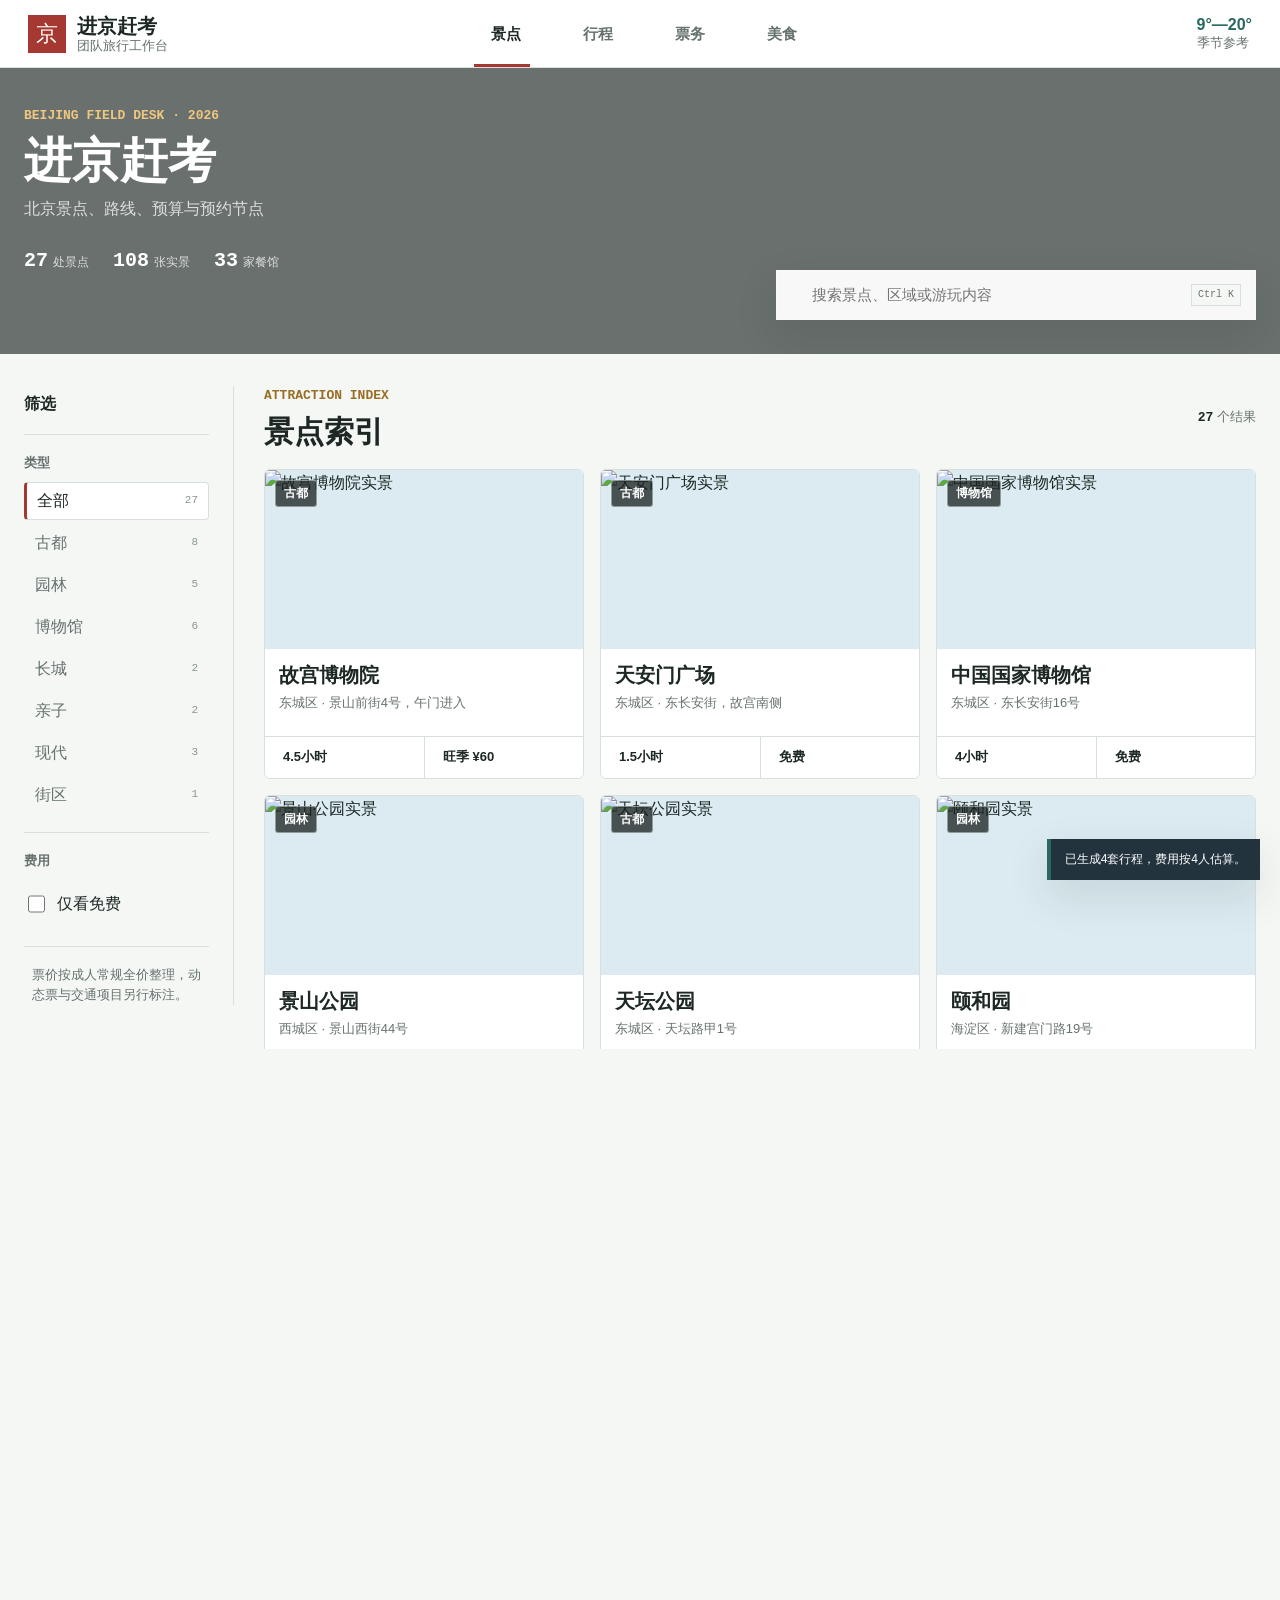
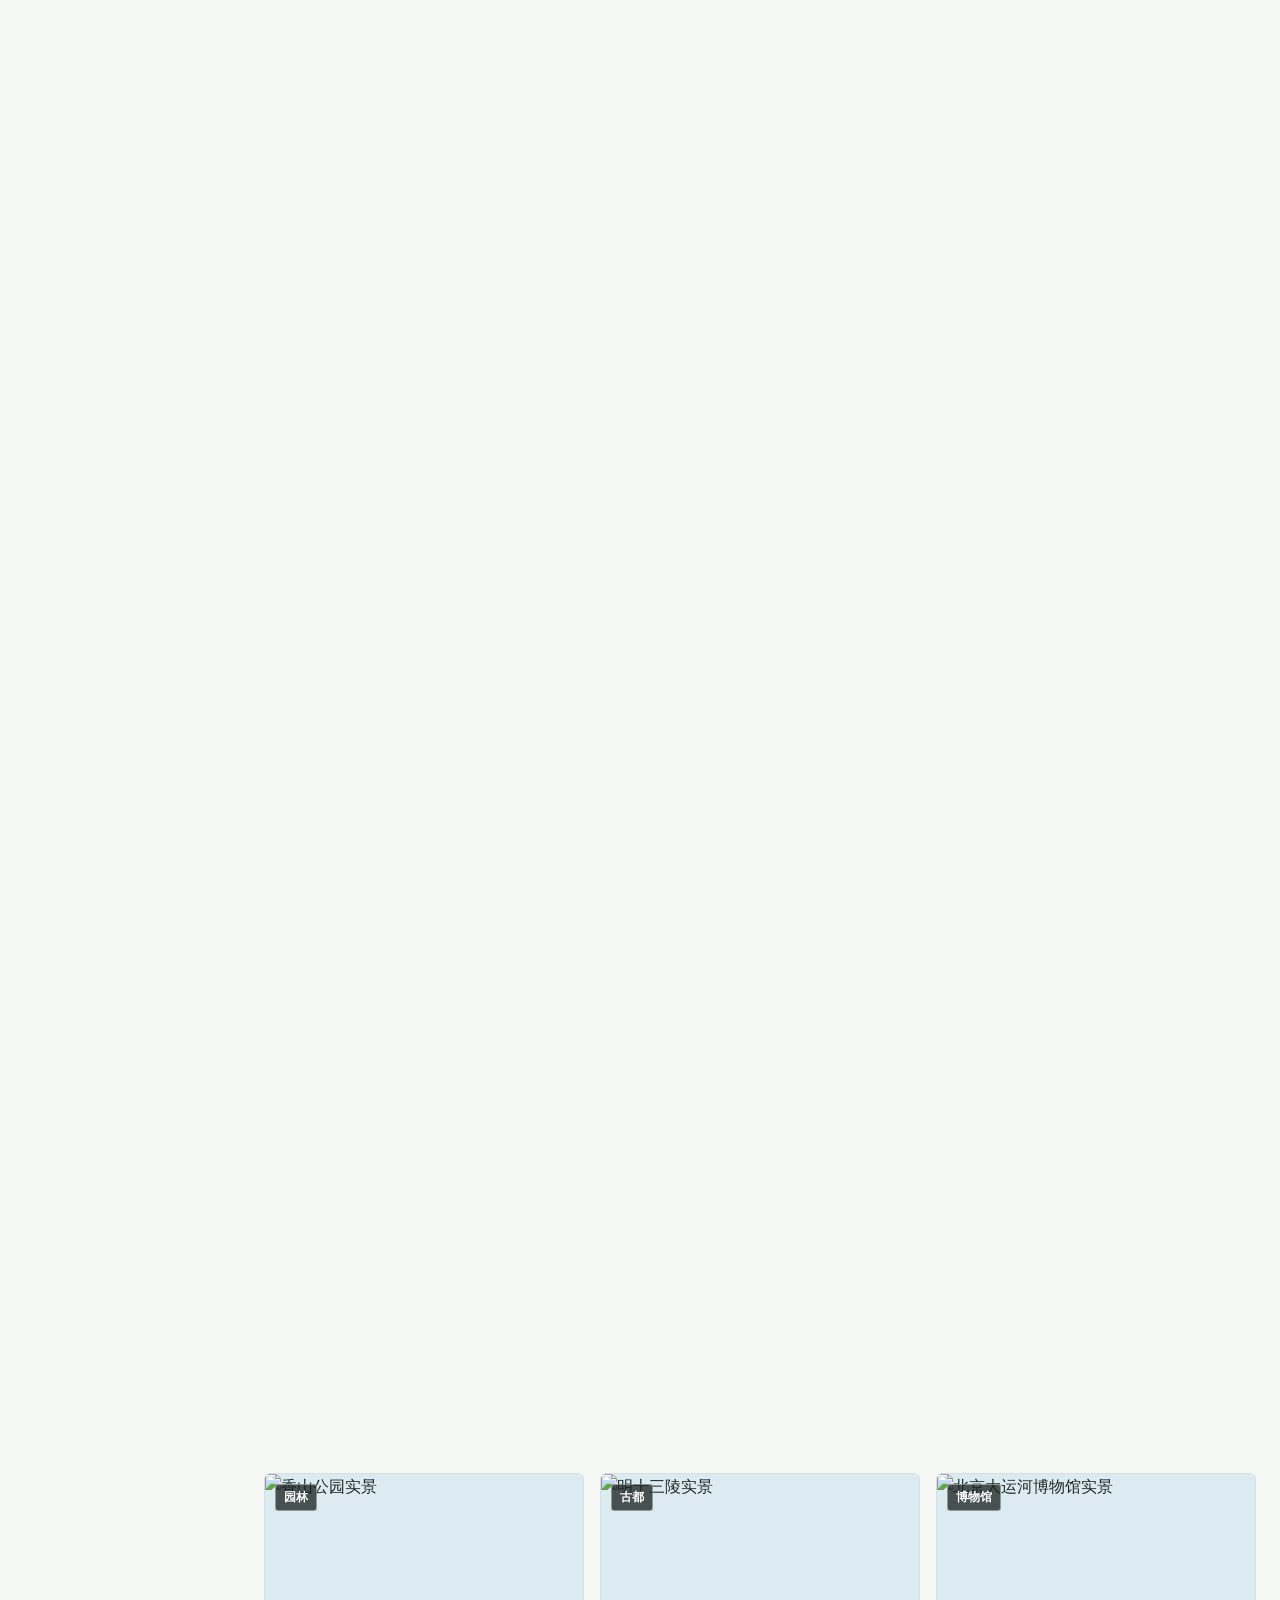
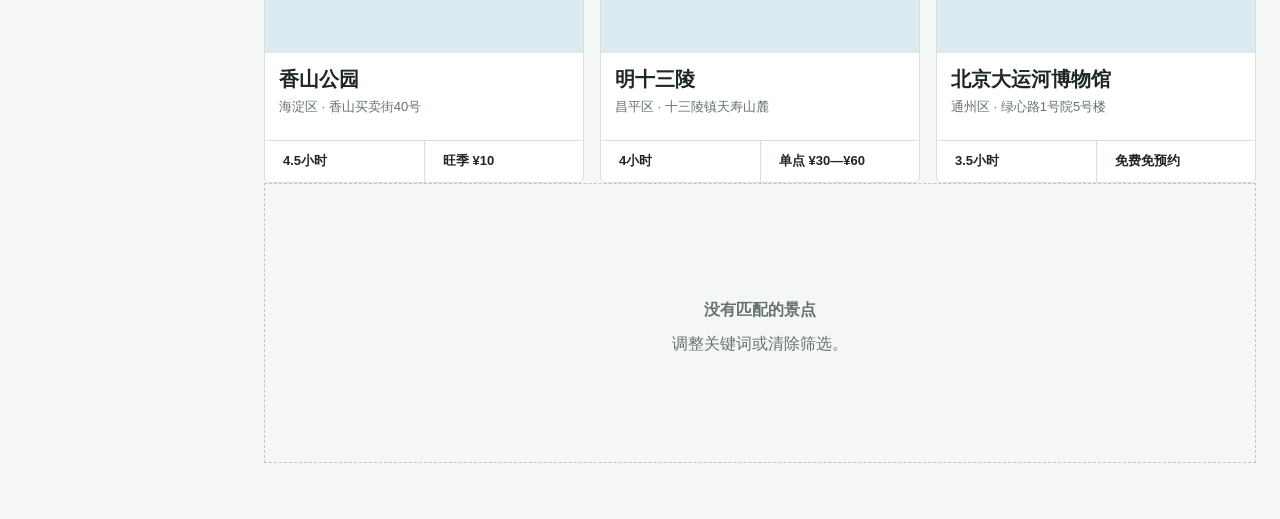
==== jin-jing-gan-kao/index.html @ 75bde541 "feat: scaffold Supabase account system" ====
<!doctype html>
<html lang="zh-CN">
<head>
  <meta charset="UTF-8">
  <meta name="viewport" content="width=device-width, initial-scale=1.0">
  <meta name="description" content="进京赶考：北京团队旅行规划、景点信息与门票预约助手。">
  <title>进京赶考</title>  <link rel="stylesheet" href="styles.css?v=20260904-1">
</head>
<body class="auth-loading">
  <section class="auth-screen" id="auth-screen" aria-labelledby="auth-title">
    <div class="auth-visual">
      <a class="auth-brand" href="#" aria-label="进京赶考">
        <span class="brand-mark" aria-hidden="true">京</span>
        <span><strong>进京赶考</strong><small>团队旅行工作台</small></span>
      </a>
      <div class="auth-visual-copy">
        <p class="eyebrow">BEIJING TRAVEL DESK</p>
        <h1>进京赶考</h1>
        <p>把团队成员、每日行程与预约节点放在同一个账号里。</p>
      </div>
      <p class="auth-image-credit">北京中轴线 · 故宫全景</p>
    </div>

    <div class="auth-panel">
      <div class="auth-panel-inner">
        <p class="section-kicker">MEMBER ENTRY</p>
        <h2 id="auth-title">登录账号</h2>
        <p class="auth-subtitle" id="auth-subtitle">登录后继续规划北京行程。</p>

        <div class="auth-tabs" id="auth-tabs" role="tablist" aria-label="登录或注册">
          <button class="is-selected" type="button" role="tab" aria-selected="true" data-auth-mode="login">登录</button>
          <button type="button" role="tab" aria-selected="false" data-auth-mode="register">注册账号</button>
        </div>

        <form class="auth-form" id="auth-form" novalidate>
          <label class="auth-field" id="auth-name-field" hidden>
            <span>昵称</span>
            <input id="auth-name" name="displayName" type="text" maxlength="30" autocomplete="name" placeholder="用于站内显示">
          </label>
          <label class="auth-field" id="auth-email-field">
            <span>邮箱</span>
            <input id="auth-email" name="email" type="email" autocomplete="email" placeholder="name@example.com" required>
          </label>
          <label class="auth-field" id="auth-password-field">
            <span id="auth-password-label">密码</span>
            <span class="password-control">
              <input id="auth-password" name="password" type="password" minlength="8" autocomplete="current-password" placeholder="至少8位" required>
              <button class="icon-button auth-password-toggle" type="button" data-password-target="auth-password" aria-label="显示密码" title="显示密码"><i data-lucide="eye"></i></button>
            </span>
          </label>
          <label class="auth-field" id="auth-confirm-field" hidden>
            <span>确认密码</span>
            <span class="password-control">
              <input id="auth-confirm" name="confirmPassword" type="password" minlength="8" autocomplete="new-password" placeholder="再次输入密码">
              <button class="icon-button auth-password-toggle" type="button" data-password-target="auth-confirm" aria-label="显示确认密码" title="显示确认密码"><i data-lucide="eye"></i></button>
            </span>
          </label>
          <button class="auth-submit" id="auth-submit" type="submit"><i data-lucide="log-in"></i><span>登录</span></button>
        </form>

        <button class="auth-link-button" id="auth-forgot" type="button">忘记密码</button>
        <button class="auth-link-button" id="auth-back" type="button" hidden>返回登录</button>
        <p class="auth-status" id="auth-status" role="status" aria-live="polite"></p>
        <p class="auth-config-note" id="auth-config-note" hidden>Supabase 项目尚未连接，当前仅用于界面预览。</p>
      </div>
    </div>
  </section>

  <div class="site-shell" id="site-shell" aria-hidden="true">
  <header class="topbar">
    <a class="brand" href="#attractions" aria-label="进京赶考首页">
      <span class="brand-mark" aria-hidden="true">京</span>
      <span><strong>进京赶考</strong><small>团队旅行工作台</small></span>
    </a>

    <nav class="primary-nav" aria-label="主要导航">
      <button class="nav-item is-active" type="button" data-view="attractions">
        <i data-lucide="landmark" aria-hidden="true"></i><span>景点</span>
      </button>
      <button class="nav-item" type="button" data-view="planner">
        <i data-lucide="route" aria-hidden="true"></i><span>行程</span>
      </button>
      <button class="nav-item" type="button" data-view="tickets">
        <i data-lucide="ticket-check" aria-hidden="true"></i><span>票务</span>
      </button>
      <button class="nav-item" type="button" data-view="food">
        <i data-lucide="utensils" aria-hidden="true"></i><span>美食</span>
      </button>
    </nav>

    <div class="topbar-actions">
      <div class="weather-brief" id="weather-brief" aria-live="polite">
        <i data-lucide="cloud-sun" aria-hidden="true"></i>
        <span><strong>北京</strong><small>等待行程日期</small></span>
      </div>
      <div class="account-shell">
        <button class="account-trigger" id="account-trigger" type="button" aria-expanded="false" aria-controls="account-menu">
          <span class="account-avatar" id="account-avatar" aria-hidden="true">京</span>
          <span class="account-label"><strong id="account-name">旅行成员</strong><small id="account-email"></small></span>
          <i data-lucide="chevron-down" aria-hidden="true"></i>
        </button>
        <div class="account-menu" id="account-menu" hidden>
          <div><strong id="account-menu-name">旅行成员</strong><small id="account-menu-email"></small></div>
          <button id="auth-signout" type="button"><i data-lucide="log-out"></i>退出登录</button>
        </div>
      </div>
    </div>
  </header>

  <main>
    <section class="view is-active" id="view-attractions" aria-labelledby="attractions-title">
      <div class="hero-band">
        <div class="hero-scrim"></div>
        <div class="hero-content">
          <p class="eyebrow">BEIJING FIELD DESK · 2026</p>
          <h1 id="attractions-title">进京赶考</h1>
          <p>北京景点、路线、预算与预约节点</p>
          <div class="hero-metrics" aria-label="景点库摘要">
            <span><strong>27</strong>处景点</span>
            <span><strong>108</strong>张实景</span>
            <span><strong>33</strong>家餐馆</span>
          </div>
        </div>
        <label class="hero-search" for="attraction-search">
          <i data-lucide="search" aria-hidden="true"></i>
          <input id="attraction-search" type="search" placeholder="搜索景点、区域或游玩内容" autocomplete="off">
          <kbd>Ctrl K</kbd>
        </label>
      </div>

      <div class="workspace attraction-workspace">
        <aside class="filter-rail" aria-label="景点筛选">
          <div class="rail-heading">
            <span>筛选</span>
            <button class="icon-button" id="clear-filters" type="button" title="清除筛选" aria-label="清除筛选">
              <i data-lucide="rotate-ccw" aria-hidden="true"></i>
            </button>
          </div>
          <div class="filter-group">
            <span class="filter-label">类型</span>
            <div class="filter-stack" id="category-filters"></div>
          </div>
          <div class="filter-group">
            <span class="filter-label">费用</span>
            <label class="check-row"><input type="checkbox" id="free-only"><span>仅看免费</span></label>
          </div>
          <div class="filter-note">
            <i data-lucide="badge-info" aria-hidden="true"></i>
            <span>票价按成人常规全价整理，动态票与交通项目另行标注。</span>
          </div>
        </aside>

        <div class="attraction-catalog">
          <div class="section-toolbar">
            <div>
              <p class="section-kicker">ATTRACTION INDEX</p>
              <h2>景点索引</h2>
            </div>
            <div class="catalog-status"><span id="attraction-count">27</span> 个结果</div>
          </div>
          <div class="attraction-grid" id="attraction-grid"></div>
          <div class="empty-state" id="attraction-empty" hidden>
            <i data-lucide="map-pin-off" aria-hidden="true"></i>
            <strong>没有匹配的景点</strong>
            <span>调整关键词或清除筛选。</span>
          </div>
        </div>
      </div>
    </section>

    <section class="view" id="view-planner" aria-labelledby="planner-title" hidden>
      <div class="view-heading workspace">
        <div>
          <p class="section-kicker">TRIP WORKBENCH</p>
          <h1 id="planner-title">旅游计划</h1>
        </div>
        <p id="planner-heading-note">添加团队成员并设置到离京时间，生成可比较的北京行程。</p>
      </div>

      <div class="planner-layout workspace">
        <form class="planner-form" id="planner-form">
          <div class="form-section team-section">
            <div class="form-section-title"><span>团队成员</span><output id="team-count">4人</output></div>
            <div class="team-members" id="team-members"></div>
            <button class="secondary-button team-add-button" id="add-team-member" type="button">
              <i data-lucide="user-plus" aria-hidden="true"></i>添加团队成员
            </button>
            <p class="field-message" id="team-message">姓名用于名单核对，年龄用于票价与强度判断。</p>
          </div>

          <div class="form-section trip-time-fields">
            <div class="form-section-title"><span>行程时间</span><output id="time-binding-status">自动计算</output></div>
            <label>
              <span class="field-label">到京时间</span>
              <input id="arrival-datetime" type="datetime-local" value="2026-10-01T09:30" step="60" required>
            </label>
            <label>
              <span class="field-label">离京时间</span>
              <input id="departure-datetime" type="datetime-local" value="2026-10-05T18:00" step="60" required>
            </label>
            <output class="trip-duration" id="trip-duration" for="arrival-datetime departure-datetime" aria-live="polite">5天4晚</output>
            <p class="field-message" id="trip-time-message">到京时间视为可开始市内行程的时间；离京时间视为当天活动截止时间。</p>
          </div>

          <div class="form-section">
            <span class="field-label">游玩节奏</span>
            <div class="segmented text-only" id="pace-mode" role="group" aria-label="游玩节奏">
              <button type="button" data-value="early">特种兵</button>
              <button class="is-selected" type="button" data-value="balanced">高效赶考</button>
              <button type="button" data-value="relaxed">松弛漫游</button>
            </div>
          </div>

          <div class="form-section travel-style-section">
            <span class="field-label">游玩方式</span>
            <div class="segmented travel-style-segmented" id="travel-style-mode" role="group" aria-label="游玩方式">
              <button type="button" data-value="saver"><i data-lucide="piggy-bank"></i><span>省钱侦察兵</span></button>
              <button class="is-selected" type="button" data-value="value"><i data-lucide="badge-dollar-sign"></i><span>精算课代表</span></button>
              <button type="button" data-value="premium"><i data-lucide="gem"></i><span>钞能力玩家</span></button>
            </div>
            <output class="travel-style-note" id="travel-style-note">住宿、餐饮与市内交通保持性价比均衡。</output>
          </div>

          <button class="primary-button" type="submit">
            <i data-lucide="sparkles" aria-hidden="true"></i>生成旅游计划
          </button>
          <p class="form-footnote">费用按酒店、景点、餐饮与市内交通估算，不含进出北京的大交通。</p>
        </form>

        <div class="planner-results">
          <div class="weather-strip" id="weather-strip" aria-live="polite"></div>
          <div class="plan-switcher" id="plan-switcher" role="tablist" aria-label="计划选择"></div>
          <section class="plan-editor" id="plan-editor" aria-labelledby="plan-editor-title">
            <header class="plan-editor-head">
              <div>
                <span>MANUAL SCHEDULE</span>
                <h2 id="plan-editor-title">自行编排行程</h2>
              </div>
              <button class="secondary-button compact" id="toggle-plan-editor" type="button" aria-expanded="false">
                <i data-lucide="pencil-line"></i><span>开始编排</span>
              </button>
            </header>
            <div class="plan-editor-body" id="plan-editor-body" hidden>
              <div class="plan-editor-request">
                <label for="adjustment-request">调整要求</label>
                <textarea id="adjustment-request" rows="2" placeholder="例如：D2加入颐和园，D3晚饭想吃烤鸭"></textarea>
                <div class="plan-editor-actions">
                  <button class="text-button" id="load-current-plan" type="button"><i data-lucide="import"></i>载入当前方案</button>
                  <button class="text-button" id="analyze-adjustment" type="button"><i data-lucide="scan-search"></i>分析调整要求</button>
                  <button class="primary-button inline" id="save-custom-plan" type="button"><i data-lucide="save"></i>保存自编方案</button>
                </div>
              </div>
              <div class="plan-editor-grid">
                <div class="custom-days" id="custom-days"></div>
                <aside class="custom-advice" aria-live="polite">
                  <div class="custom-advice-head"><span>计划校核</span><strong id="custom-advice-count">等待编排</strong></div>
                  <div id="custom-advice-list"></div>
                </aside>
              </div>
            </div>
          </section>
          <article class="plan-sheet" id="plan-sheet" aria-live="polite"></article>
        </div>
      </div>
    </section>

    <section class="view" id="view-tickets" aria-labelledby="tickets-title" hidden>
      <div class="view-heading workspace ticket-heading">
        <div>
          <p class="section-kicker">BOOKING DESK</p>
          <h1 id="tickets-title">门票预订</h1>
        </div>
        <label class="plan-select-label" for="ticket-plan-select">
          <span>当前计划</span>
          <select id="ticket-plan-select"></select>
        </label>
      </div>

      <div class="ticket-layout workspace">
        <aside class="booking-summary">
          <div class="booking-date">
            <span>下一预约节点</span>
            <strong id="next-booking-date">等待计划</strong>
            <small id="next-booking-name">生成行程后显示</small>
          </div>
          <div class="summary-actions">
            <button class="secondary-button" id="download-reminders" type="button">
              <i data-lucide="calendar-plus"></i>下载预约日历
            </button>
            <button class="secondary-button" id="print-plan" type="button">
              <i data-lucide="printer"></i>打印计划
            </button>
          </div>
          <div class="booking-legend">
            <span><i class="status-dot urgent"></i>需卡点预约</span>
            <span><i class="status-dot advance"></i>建议提前购买</span>
            <span><i class="status-dot open"></i>现场或免费</span>
          </div>
        </aside>
        <div class="ticket-list" id="ticket-list"></div>
      </div>
    </section>

    <section class="view" id="view-food" aria-labelledby="food-title" hidden>
      <div class="view-heading workspace food-heading">
        <div>
          <p class="section-kicker">FOOD FIELD NOTES</p>
          <h1 id="food-title">北京美食</h1>
        </div>
        <label class="food-search" for="food-search">
          <i data-lucide="search"></i>
          <input id="food-search" type="search" placeholder="搜索餐馆、风格或推荐菜" autocomplete="off">
        </label>
      </div>

      <div class="food-workspace workspace">
        <div class="food-filter-groups">
          <div class="food-filter-bar" id="food-price-filters" role="group" aria-label="美食价位筛选"></div>
          <div class="food-filter-bar" id="food-author-filters" role="group" aria-label="视频作者筛选"></div>
        </div>
        <div class="section-toolbar food-toolbar">
          <div>
            <p class="section-kicker">RESTAURANT INDEX</p>
            <h2>餐馆与小吃</h2>
          </div>
          <div class="catalog-status"><span id="food-count">0</span> 个结果</div>
        </div>
        <div class="food-grid" id="food-grid"></div>
        <p class="food-source-note"><i data-lucide="badge-info"></i>餐馆视频参考仅采用大祥哥来了、大霸子来了、特厨隋卞；参考人均、营业状态与视频观点均可能变化，临行须在餐厅或平台页面复核。</p>
      </div>
    </section>
  </main>

  <dialog class="attraction-dialog" id="attraction-dialog">
    <button class="dialog-close icon-button" type="button" id="dialog-close" aria-label="关闭景点详情" title="关闭">
      <i data-lucide="x"></i>
    </button>
    <div id="dialog-content"></div>
  </dialog>

  <dialog class="restaurant-dialog" id="restaurant-dialog">
    <button class="dialog-close icon-button" type="button" id="restaurant-dialog-close" aria-label="关闭餐馆详情" title="关闭">
      <i data-lucide="x"></i>
    </button>
    <div id="restaurant-dialog-content"></div>
  </dialog>

  <div class="toast" id="toast" role="status" aria-live="polite"></div>
  </div>

  <script src="https://unpkg.com/lucide@0.468.0/dist/umd/lucide.min.js"></script>
  <script src="auth-config.js?v=20260904-1"></script>
  <script src="vendor/suncalc.js?v=20260903-2"></script>
  <script src="data.js?v=20260903-9"></script>
  <script src="deploy-images.js?v=20260903-9"></script>
  <script src="food-data.js?v=20260903-5"></script>
  <script src="food-data-daxiang.js?v=20260903-5"></script>
  <script src="food-data-daba.js?v=20260903-5"></script>
  <script src="app.js?v=20260903-11"></script>
  <script src="auth.js?v=20260904-1"></script>
</body>
</html>
---- jin-jing-gan-kao/styles.css ----
:root {
  --paper: #f5f7f5;
  --surface: #ffffff;
  --ink: #1d2825;
  --muted: #66726e;
  --line: #d9dfdc;
  --line-strong: #bcc7c2;
  --vermilion: #a53830;
  --vermilion-dark: #7d2924;
  --jade: #28685f;
  --jade-soft: #e2efeb;
  --brass: #9a6d25;
  --sky: #dcebf1;
  --night: #23333e;
  --warning: #a15c21;
  --danger-soft: #f7e5e2;
  --shadow: 0 16px 44px rgba(27, 40, 36, 0.12);
  --display: "FZKai-Z03", "STKaiti", "KaiTi", serif;
  --body: "Microsoft YaHei", "Noto Sans CJK SC", "PingFang SC", sans-serif;
  --utility: "Cascadia Mono", "SFMono-Regular", Consolas, monospace;
}

* {
  box-sizing: border-box;
  letter-spacing: 0;
}

html {
  scroll-behavior: smooth;
}

body {
  margin: 0;
  min-width: 320px;
  color: var(--ink);
  background: var(--paper);
  font-family: var(--body);
  font-size: 15px;
  line-height: 1.6;
}

button,
input,
textarea,
select {
  color: inherit;
  font: inherit;
}

button,
a,
input,
textarea,
select {
  -webkit-tap-highlight-color: transparent;
}

button {
  cursor: pointer;
}

a {
  color: inherit;
}

img {
  display: block;
  max-width: 100%;
}

svg {
  width: 18px;
  height: 18px;
  stroke-width: 1.8;
}

.auth-screen {
  position: fixed;
  inset: 0;
  z-index: 100;
  display: grid;
  grid-template-columns: minmax(0, 1fr) minmax(400px, 460px);
  min-height: 100dvh;
  overflow: auto;
  background: var(--surface);
}

.auth-visual {
  position: relative;
  display: flex;
  min-height: 100dvh;
  flex-direction: column;
  justify-content: space-between;
  padding: 34px 42px;
  overflow: hidden;
  background-color: var(--night);
  background-image: url("https://thumb.wikimedia.org/wikipedia/commons/thumb/0/04/Forbidden_City_Panorama_1.jpg/1280px-Forbidden_City_Panorama_1.jpg");
  background-position: center;
  background-size: cover;
  color: #fff;
}

.auth-visual::before {
  position: absolute;
  inset: 0;
  background: rgba(20, 29, 27, 0.66);
  content: "";
}

.auth-brand {
  position: relative;
  z-index: 1;
  display: inline-flex;
  align-items: center;
  align-self: flex-start;
  gap: 12px;
  color: #fff;
  text-decoration: none;
}

.auth-brand > span:last-child {
  display: flex;
  flex-direction: column;
  line-height: 1.25;
}

.auth-brand strong {
  font-family: var(--display);
  font-size: 22px;
}

.auth-brand small,
.auth-image-credit {
  color: rgba(255, 255, 255, 0.72);
  font-size: 12px;
}

.auth-visual-copy {
  position: relative;
  z-index: 1;
  max-width: 640px;
  padding-block: 80px;
}

.auth-visual-copy h1 {
  margin: 0;
  font-family: var(--display);
  font-size: 64px;
  line-height: 1.1;
}

.auth-visual-copy > p:last-child {
  max-width: 520px;
  margin: 18px 0 0;
  color: rgba(255, 255, 255, 0.84);
  font-size: 18px;
}

.auth-image-credit {
  position: relative;
  z-index: 1;
  margin: 0;
}

.auth-panel {
  display: grid;
  min-height: 100dvh;
  place-items: center;
  padding: 42px 38px;
  border-left: 1px solid var(--line);
  background: var(--surface);
}

.auth-panel-inner {
  width: min(100%, 350px);
}

.auth-panel h2 {
  margin: 0;
  font-family: var(--display);
  font-size: 34px;
  line-height: 1.2;
}

.auth-subtitle {
  margin: 8px 0 22px;
  color: var(--muted);
  font-size: 14px;
}

.auth-tabs {
  display: grid;
  grid-template-columns: 1fr 1fr;
  margin-bottom: 22px;
  border-bottom: 1px solid var(--line);
}

.auth-tabs button {
  min-height: 44px;
  border: 0;
  border-bottom: 3px solid transparent;
  background: transparent;
  color: var(--muted);
  font-weight: 800;
}

.auth-tabs button.is-selected {
  border-bottom-color: var(--vermilion);
  color: var(--ink);
}

.auth-form {
  display: grid;
  gap: 14px;
}

.auth-field > span:first-child {
  display: block;
  margin-bottom: 6px;
  color: var(--muted);
  font-size: 13px;
  font-weight: 700;
}

.auth-field input {
  min-height: 46px;
  font-size: 15px;
}

.password-control {
  position: relative;
  display: block;
}

.password-control input {
  padding-right: 48px;
}

.auth-password-toggle {
  position: absolute;
  top: 5px;
  right: 5px;
}

.auth-submit {
  display: inline-flex;
  align-items: center;
  justify-content: center;
  min-height: 48px;
  gap: 8px;
  margin-top: 5px;
  border: 1px solid var(--vermilion);
  border-radius: 4px;
  background: var(--vermilion);
  color: #fff;
  font-weight: 800;
}

.auth-submit:hover {
  border-color: var(--vermilion-dark);
  background: var(--vermilion-dark);
}

.auth-submit:disabled {
  cursor: wait;
  opacity: 0.68;
}

.auth-link-button {
  margin-top: 14px;
  padding: 0;
  border: 0;
  background: transparent;
  color: var(--jade);
  font-size: 13px;
  font-weight: 800;
}

.auth-status,
.auth-config-note {
  min-height: 22px;
  margin: 14px 0 0;
  padding: 9px 10px;
  border-left: 3px solid transparent;
  color: var(--muted);
  font-size: 13px;
  line-height: 1.5;
}

.auth-status:empty {
  display: none;
}

.auth-status.is-error {
  border-left-color: var(--vermilion);
  background: var(--danger-soft);
  color: #7b342d;
}

.auth-status.is-success {
  border-left-color: var(--jade);
  background: var(--jade-soft);
  color: #315e57;
}

.auth-config-note {
  border-left-color: var(--brass);
  background: #fbf3e5;
  color: #735221;
}

body.auth-loading .site-shell,
body.auth-required .site-shell,
body.auth-preview .site-shell {
  max-height: 100vh;
  overflow: hidden;
  pointer-events: none;
  visibility: hidden;
}

body.authenticated .auth-screen,
body.auth-unconfigured:not(.auth-preview) .auth-screen {
  display: none;
}

body.authenticated .site-shell,
body.auth-unconfigured .site-shell {
  visibility: visible;
}

body.auth-unconfigured .account-shell {
  display: none;
}

.topbar-actions {
  display: flex;
  align-items: center;
  justify-self: end;
  gap: 18px;
}

.account-shell {
  position: relative;
}

.account-trigger {
  display: inline-flex;
  align-items: center;
  min-height: 44px;
  gap: 8px;
  padding: 3px 7px 3px 3px;
  border: 1px solid transparent;
  border-radius: 4px;
  background: transparent;
  text-align: left;
}

.account-trigger:hover,
.account-trigger[aria-expanded="true"] {
  border-color: var(--line);
  background: var(--paper);
}

.account-avatar {
  display: grid;
  width: 34px;
  height: 34px;
  place-items: center;
  border-radius: 50%;
  background: var(--jade);
  color: #fff;
  font-family: var(--display);
  font-weight: 800;
}

.account-label {
  display: flex;
  max-width: 140px;
  flex-direction: column;
  line-height: 1.25;
}

.account-label strong,
.account-label small {
  overflow: hidden;
  text-overflow: ellipsis;
  white-space: nowrap;
}

.account-label strong {
  font-size: 13px;
}

.account-label small {
  color: var(--muted);
  font-size: 10px;
}

.account-menu {
  position: absolute;
  top: calc(100% + 8px);
  right: 0;
  z-index: 40;
  width: 240px;
  border: 1px solid var(--line);
  border-radius: 4px;
  background: var(--surface);
  box-shadow: var(--shadow);
}

.account-menu > div {
  padding: 13px 14px;
  border-bottom: 1px solid var(--line);
}

.account-menu strong,
.account-menu small {
  display: block;
  overflow: hidden;
  text-overflow: ellipsis;
  white-space: nowrap;
}

.account-menu small {
  margin-top: 2px;
  color: var(--muted);
  font-size: 12px;
}

.account-menu button {
  display: flex;
  align-items: center;
  width: 100%;
  min-height: 44px;
  gap: 8px;
  padding: 0 14px;
  border: 0;
  background: transparent;
  color: var(--vermilion);
  font-weight: 800;
  text-align: left;
}

.account-menu button:hover {
  background: var(--danger-soft);
}

:focus-visible {
  outline: 3px solid rgba(40, 104, 95, 0.3);
  outline-offset: 2px;
}

.topbar {
  position: sticky;
  top: 0;
  z-index: 30;
  display: grid;
  grid-template-columns: minmax(190px, 1fr) auto minmax(190px, 1fr);
  align-items: center;
  min-height: 68px;
  padding: 0 28px;
  border-bottom: 1px solid var(--line);
  background: rgba(255, 255, 255, 0.96);
  backdrop-filter: blur(14px);
}

.brand {
  display: inline-flex;
  align-items: center;
  justify-self: start;
  gap: 11px;
  color: var(--ink);
  text-decoration: none;
}

.brand-mark {
  display: grid;
  width: 38px;
  height: 38px;
  place-items: center;
  border: 1px solid var(--vermilion);
  background: var(--vermilion);
  color: #fff;
  font-family: var(--display);
  font-size: 22px;
  line-height: 1;
}

.brand > span:last-child {
  display: flex;
  flex-direction: column;
  line-height: 1.2;
}

.brand strong {
  font-family: var(--display);
  font-size: 20px;
  font-weight: 700;
}

.brand small,
.weather-brief small {
  color: var(--muted);
  font-size: 11px;
}

.primary-nav {
  display: grid;
  grid-template-columns: repeat(4, 1fr);
  align-self: stretch;
}

.nav-item {
  position: relative;
  display: inline-flex;
  align-items: center;
  justify-content: center;
  min-width: 92px;
  gap: 7px;
  border: 0;
  background: transparent;
  color: var(--muted);
  font-weight: 700;
}

.nav-item::after {
  position: absolute;
  right: 18px;
  bottom: 0;
  left: 18px;
  height: 3px;
  background: var(--vermilion);
  content: "";
  opacity: 0;
  transform: scaleX(0.3);
  transition: 180ms ease;
}

.nav-item:hover,
.nav-item.is-active {
  color: var(--ink);
}

.nav-item.is-active::after {
  opacity: 1;
  transform: scaleX(1);
}

.weather-brief {
  display: inline-flex;
  align-items: center;
  justify-self: end;
  gap: 9px;
  color: var(--jade);
}

.weather-brief > span {
  display: flex;
  flex-direction: column;
  line-height: 1.3;
}

.view[hidden] {
  display: none;
}

.workspace {
  width: min(1440px, calc(100% - 48px));
  margin-inline: auto;
}

.hero-band {
  position: relative;
  min-height: 286px;
  overflow: hidden;
  background-image: url("https://thumb.wikimedia.org/wikipedia/commons/thumb/0/04/Forbidden_City_Panorama_1.jpg/1280px-Forbidden_City_Panorama_1.jpg");
  background-position: center 42%;
  background-size: cover;
  color: #fff;
}

.hero-scrim {
  position: absolute;
  inset: 0;
  background: rgba(20, 29, 27, 0.62);
}

.hero-content {
  position: relative;
  z-index: 1;
  width: min(1440px, calc(100% - 48px));
  margin: 0 auto;
  padding-top: 38px;
}

.eyebrow,
.section-kicker {
  margin: 0 0 8px;
  color: var(--brass);
  font-family: var(--utility);
  font-size: 11px;
  font-weight: 700;
  text-transform: uppercase;
}

.hero-content .eyebrow {
  color: #f0c77f;
}

.hero-content h1 {
  margin: 0;
  font-family: var(--display);
  font-size: 48px;
  line-height: 1.1;
}

.hero-content > p:not(.eyebrow) {
  margin: 8px 0 0;
  color: rgba(255, 255, 255, 0.78);
  font-size: 16px;
}

.hero-metrics {
  display: flex;
  gap: 24px;
  margin-top: 24px;
  color: rgba(255, 255, 255, 0.76);
  font-size: 12px;
}

.hero-metrics span {
  display: inline-flex;
  align-items: baseline;
  gap: 5px;
}

.hero-metrics strong {
  color: #fff;
  font-family: var(--utility);
  font-size: 20px;
}

.hero-search {
  position: absolute;
  z-index: 2;
  right: max(24px, calc((100% - 1440px) / 2));
  bottom: 34px;
  display: grid;
  grid-template-columns: auto minmax(220px, 380px) auto;
  align-items: center;
  gap: 10px;
  min-height: 50px;
  padding: 0 14px;
  border: 1px solid rgba(255, 255, 255, 0.35);
  background: rgba(255, 255, 255, 0.95);
  box-shadow: var(--shadow);
  color: var(--ink);
}

.hero-search input {
  width: 100%;
  border: 0;
  outline: 0;
  background: transparent;
}

.hero-search kbd {
  padding: 2px 6px;
  border: 1px solid var(--line);
  background: var(--paper);
  color: var(--muted);
  font-family: var(--utility);
  font-size: 10px;
}

.attraction-workspace {
  display: grid;
  grid-template-columns: 210px minmax(0, 1fr);
  gap: 30px;
  padding-block: 32px 56px;
}

.filter-rail {
  position: sticky;
  top: 92px;
  align-self: start;
  padding-right: 24px;
  border-right: 1px solid var(--line);
}

.rail-heading,
.section-toolbar,
.form-section-title {
  display: flex;
  align-items: center;
  justify-content: space-between;
}

.rail-heading {
  min-height: 38px;
  padding-bottom: 12px;
  border-bottom: 1px solid var(--line);
  font-weight: 800;
}

.icon-button {
  display: inline-grid;
  width: 36px;
  height: 36px;
  padding: 0;
  place-items: center;
  border: 1px solid transparent;
  border-radius: 4px;
  background: transparent;
  color: var(--muted);
}

.icon-button:hover {
  border-color: var(--line);
  background: var(--surface);
  color: var(--ink);
}

.filter-group {
  padding-block: 18px;
  border-bottom: 1px solid var(--line);
}

.filter-label,
.field-label {
  display: block;
  margin-bottom: 8px;
  color: var(--muted);
  font-size: 12px;
  font-weight: 700;
}

.filter-stack {
  display: grid;
  gap: 4px;
}

.filter-button {
  display: flex;
  align-items: center;
  justify-content: space-between;
  width: 100%;
  min-height: 38px;
  padding: 0 10px;
  border: 1px solid transparent;
  border-radius: 4px;
  background: transparent;
  color: var(--muted);
  text-align: left;
}

.filter-button span:last-child {
  color: #8a9691;
  font-family: var(--utility);
  font-size: 11px;
}

.filter-button:hover,
.filter-button.is-selected {
  border-color: var(--line);
  background: var(--surface);
  color: var(--ink);
}

.filter-button.is-selected {
  border-left: 3px solid var(--vermilion);
}

.check-row {
  display: flex;
  align-items: center;
  gap: 9px;
  cursor: pointer;
}

.check-row input {
  width: 17px;
  height: 17px;
  accent-color: var(--vermilion);
}

.filter-note {
  display: flex;
  gap: 8px;
  margin-top: 18px;
  color: var(--muted);
  font-size: 11px;
  line-height: 1.55;
}

.filter-note svg {
  flex: 0 0 auto;
  margin-top: 1px;
}

.section-toolbar {
  min-height: 54px;
  margin-bottom: 20px;
}

.section-toolbar h2,
.view-heading h1 {
  margin: 0;
  font-family: var(--display);
  font-size: 30px;
  line-height: 1.15;
}

.catalog-status {
  color: var(--muted);
  font-size: 12px;
}

.catalog-status span {
  color: var(--ink);
  font-family: var(--utility);
  font-weight: 800;
}

.attraction-grid {
  display: grid;
  grid-template-columns: repeat(3, minmax(0, 1fr));
  gap: 16px;
}

.attraction-card {
  position: relative;
  min-width: 0;
  overflow: hidden;
  border: 1px solid var(--line);
  border-radius: 6px;
  background: var(--surface);
  transition: border-color 160ms ease, box-shadow 160ms ease, transform 160ms ease;
}

.attraction-card:hover {
  border-color: var(--line-strong);
  box-shadow: 0 10px 28px rgba(27, 40, 36, 0.09);
  transform: translateY(-2px);
}

.card-button {
  display: block;
  width: 100%;
  padding: 0;
  border: 0;
  background: transparent;
  text-align: left;
}

.card-image {
  position: relative;
  width: 100%;
  aspect-ratio: 16 / 9;
  overflow: hidden;
  background: var(--sky);
}

.card-image img {
  width: 100%;
  height: 100%;
  object-fit: cover;
  transition: transform 320ms ease;
}

.attraction-card:hover .card-image img {
  transform: scale(1.035);
}

.card-category {
  position: absolute;
  top: 10px;
  left: 10px;
  padding: 3px 8px;
  border: 1px solid rgba(255, 255, 255, 0.42);
  border-radius: 3px;
  background: rgba(24, 34, 31, 0.76);
  color: #fff;
  font-size: 10px;
  font-weight: 800;
}

.card-body {
  padding: 14px 14px 12px;
}

.card-title-row {
  display: flex;
  align-items: flex-start;
  justify-content: space-between;
  gap: 12px;
}

.card-title-row h3 {
  min-width: 0;
  margin: 0;
  font-family: var(--display);
  font-size: 20px;
  line-height: 1.25;
}

.card-title-row svg {
  flex: 0 0 auto;
  margin-top: 3px;
  color: var(--muted);
}

.card-location {
  margin: 5px 0 10px;
  overflow: hidden;
  color: var(--muted);
  font-size: 11px;
  text-overflow: ellipsis;
  white-space: nowrap;
}

.card-meta {
  display: grid;
  grid-template-columns: 1fr 1fr;
  border-top: 1px solid var(--line);
}

.card-meta span {
  display: flex;
  align-items: center;
  gap: 6px;
  padding: 10px 12px;
  color: var(--muted);
  font-size: 11px;
}

.card-meta span + span {
  border-left: 1px solid var(--line);
}

.card-meta strong {
  color: var(--ink);
  font-weight: 700;
}

.empty-state {
  display: grid;
  min-height: 280px;
  place-items: center;
  align-content: center;
  gap: 8px;
  border: 1px dashed var(--line-strong);
  color: var(--muted);
}

.empty-state svg {
  width: 28px;
  height: 28px;
}

.view-heading {
  display: flex;
  align-items: end;
  justify-content: space-between;
  min-height: 132px;
  padding-block: 38px 24px;
  border-bottom: 1px solid var(--line);
}

.view-heading > p {
  max-width: 480px;
  margin: 0;
  color: var(--muted);
  font-size: 13px;
  text-align: right;
}

.planner-layout {
  display: grid;
  grid-template-columns: 340px minmax(0, 1fr);
  gap: 28px;
  padding-block: 28px 60px;
}

.planner-form {
  align-self: start;
  border: 1px solid var(--line);
  border-radius: 6px;
  background: var(--surface);
}

.form-section {
  padding: 16px 18px;
  border-bottom: 1px solid var(--line);
}

.form-section-title {
  margin-bottom: 12px;
  font-weight: 800;
}

.form-section-title output {
  color: var(--jade);
  font-family: var(--utility);
  font-size: 12px;
}

.team-members {
  display: grid;
  gap: 10px;
}

.team-member {
  padding: 10px;
  border: 1px solid var(--line);
  border-left: 3px solid var(--jade);
  border-radius: 4px;
  background: #fafbfa;
}

.team-member > header {
  display: flex;
  align-items: center;
  justify-content: space-between;
  min-height: 30px;
  margin-bottom: 7px;
}

.team-member > header strong {
  color: var(--jade);
  font-family: var(--utility);
  font-size: 12px;
}

.team-member > header .icon-button {
  width: 30px;
  height: 30px;
}

.team-member > header .icon-button:disabled {
  cursor: not-allowed;
  opacity: 0.35;
}

.team-member label > span {
  display: block;
  margin-bottom: 4px;
  color: var(--muted);
  font-size: 12px;
  font-weight: 700;
}

.team-member input,
.team-member select {
  min-height: 40px;
}

.member-facts {
  display: grid;
  grid-template-columns: minmax(0, 1fr) minmax(90px, 0.8fr);
  gap: 8px;
  margin-top: 8px;
}

.team-add-button {
  width: 100%;
  margin-top: 12px;
}

input,
textarea,
select {
  width: 100%;
  border: 1px solid var(--line-strong);
  border-radius: 4px;
  background: #fff;
}

input,
select {
  min-height: 42px;
  padding: 0 11px;
}

textarea {
  min-height: 70px;
  padding: 9px 11px;
  resize: vertical;
}

input:focus,
textarea:focus,
select:focus {
  border-color: var(--jade);
  outline: 0;
  box-shadow: 0 0 0 3px rgba(40, 104, 95, 0.12);
}

.field-message,
.form-footnote {
  margin: 6px 0 0;
  color: var(--muted);
  font-size: 10px;
}

.field-message.is-error {
  color: var(--vermilion);
}

.two-column-fields {
  display: grid;
  grid-template-columns: 1fr 1fr;
  gap: 12px;
}

.trip-time-fields {
  display: grid;
  gap: 12px;
}

.trip-time-fields input {
  min-width: 0;
  max-width: 100%;
}

.trip-duration {
  display: block;
  min-height: 42px;
  padding: 9px 11px;
  border-left: 3px solid var(--jade);
  background: var(--jade-soft);
  color: var(--jade);
  font-family: var(--utility);
  font-size: 13px;
  font-weight: 800;
}

.segmented {
  display: grid;
  grid-template-columns: repeat(3, 1fr);
  overflow: hidden;
  border: 1px solid var(--line-strong);
  border-radius: 4px;
}

.segmented button {
  display: inline-flex;
  align-items: center;
  justify-content: center;
  min-width: 0;
  min-height: 42px;
  gap: 5px;
  padding: 0 7px;
  border: 0;
  background: #fff;
  color: var(--muted);
  font-size: 12px;
}

.segmented button + button {
  border-left: 1px solid var(--line);
}

.segmented button.is-selected {
  background: var(--jade);
  color: #fff;
}

.travel-style-segmented button {
  flex-direction: column;
  min-height: 58px;
  gap: 3px;
  padding: 6px 4px;
  line-height: 1.2;
  white-space: normal;
}

.travel-style-segmented button svg {
  width: 17px;
  height: 17px;
}

.travel-style-segmented button span {
  display: block;
}

.travel-style-note {
  display: block;
  min-height: 30px;
  margin-top: 9px;
  padding: 5px 0 0 10px;
  border-left: 3px solid var(--brass);
  color: var(--muted);
  font-size: 13px;
  line-height: 1.5;
}

.transport-options {
  display: grid;
  gap: 8px;
  background: #fafbfa;
}

.transport-options-head {
  display: flex;
  align-items: flex-start;
  justify-content: space-between;
  gap: 10px;
  margin-bottom: 2px;
}

.transport-options-head span,
.transport-options-head strong,
.transport-options-head small {
  display: block;
}

.transport-options-head span,
.transport-options-head small {
  color: var(--muted);
  font-size: 9px;
}

.transport-options-head strong {
  margin-top: 2px;
  font-size: 11px;
}

.transport-options-head small {
  text-align: right;
}

.transport-option-row {
  display: grid;
  grid-template-columns: minmax(0, 1fr) auto;
  align-items: center;
  gap: 8px;
  min-width: 0;
  padding: 8px 9px;
  border-left: 3px solid var(--line-strong);
  background: var(--surface);
}

.transport-option-row.recommended {
  border-left-color: var(--jade);
  background: var(--jade-soft);
}

.transport-option-row.blocked {
  border-left-color: var(--vermilion);
  background: var(--danger-soft);
}

.transport-option-row strong,
.transport-option-row span {
  display: block;
}

.transport-option-row strong {
  font-size: 10px;
}

.transport-option-row span {
  color: var(--muted);
  font-size: 9px;
  line-height: 1.45;
}

.transport-option-row em {
  color: var(--jade);
  font-size: 9px;
  font-style: normal;
  font-weight: 800;
  white-space: nowrap;
}

.transport-option-row.blocked em {
  color: var(--vermilion);
}

.transport-sale-grid {
  display: grid;
  grid-template-columns: 1fr 1fr;
  border: 1px solid var(--line);
}

.transport-sale-grid.one {
  grid-template-columns: 1fr;
}

.transport-sale-grid.three {
  grid-template-columns: repeat(3, minmax(0, 1fr));
}

.transport-sale-grid > span {
  min-width: 0;
  padding: 8px;
  color: var(--muted);
  font-size: 8px;
}

.transport-sale-grid > span + span {
  border-left: 1px solid var(--line);
}

.transport-sale-grid strong,
.transport-sale-grid small {
  display: block;
}

.transport-sale-grid strong {
  margin-top: 2px;
  color: var(--ink);
  font-family: var(--utility);
  font-size: 10px;
}

.transport-sale-grid small {
  margin-top: 2px;
  font-size: 8px;
  line-height: 1.35;
}

.transport-option-actions {
  display: grid;
  grid-template-columns: repeat(2, minmax(0, 1fr));
  gap: 6px;
}

.transport-option-actions a {
  display: inline-flex;
  align-items: center;
  justify-content: center;
  min-height: 34px;
  gap: 5px;
  border: 1px solid var(--line-strong);
  border-radius: 4px;
  background: var(--surface);
  color: var(--jade);
  font-size: 9px;
  font-weight: 800;
  text-decoration: none;
}

.transport-option-actions a svg {
  width: 13px;
  height: 13px;
}

.transport-options > p,
.transport-options-empty {
  margin: 0;
  color: var(--muted);
  font-size: 8px;
  line-height: 1.4;
}

.transport-live-note {
  display: flex;
  align-items: flex-start;
  gap: 7px;
  padding: 9px;
  border-left: 3px solid var(--jade);
  background: var(--jade-soft);
  color: #315e57;
  font-size: 9px;
  line-height: 1.45;
}

.transport-live-note svg {
  flex: 0 0 auto;
  width: 14px;
  height: 14px;
}

.transport-leg-panel {
  padding-top: 10px;
  border-top: 1px solid var(--line);
}

.transport-leg-head,
.ticket-record-head,
.ticket-record-actions {
  display: flex;
  align-items: center;
  justify-content: space-between;
  gap: 8px;
}

.transport-leg-head {
  margin-bottom: 7px;
}

.transport-leg-head span,
.transport-leg-head strong {
  display: block;
}

.transport-leg-head span {
  color: var(--muted);
  font-size: 8px;
}

.transport-leg-head strong {
  font-size: 10px;
}

.transport-leg-head em,
.inventory {
  font-size: 8px;
  font-style: normal;
  font-weight: 800;
}

.transport-leg-head em.available,
.inventory.available {
  color: var(--jade);
}

.transport-leg-head em.pending,
.inventory.pending {
  color: #9a641f;
}

.transport-leg-head em.blocked,
.inventory.blocked {
  color: var(--vermilion);
}

.ticket-record-list {
  display: grid;
  gap: 6px;
}

.ticket-record-empty {
  display: flex;
  align-items: center;
  gap: 7px;
  min-height: 44px;
  padding: 8px;
  border: 1px dashed var(--line-strong);
  color: var(--muted);
  font-size: 9px;
}

.ticket-record-empty svg {
  width: 15px;
  height: 15px;
}

.ticket-record {
  padding: 9px;
  border: 1px solid var(--line);
  border-left: 3px solid var(--line-strong);
  background: #fff;
}

.ticket-record.is-selected {
  border-left-color: var(--jade);
  background: var(--jade-soft);
}

.ticket-record-head strong {
  font-family: var(--utility);
  font-size: 13px;
}

.ticket-record-route {
  display: grid;
  grid-template-columns: 1fr 16px 1fr;
  align-items: center;
  gap: 4px;
  margin-top: 5px;
  font-size: 10px;
}

.ticket-record-route b:last-child {
  text-align: right;
}

.ticket-record-route svg {
  width: 13px;
  height: 13px;
  color: var(--muted);
}

.ticket-record-data {
  display: grid;
  grid-template-columns: 1fr 1fr;
  gap: 6px;
  margin-top: 8px;
}

.ticket-record-data span {
  min-width: 0;
}

.ticket-record-data small,
.ticket-record-data strong {
  display: block;
}

.ticket-record-data small {
  color: var(--muted);
  font-size: 8px;
}

.ticket-record-data strong {
  margin-top: 1px;
  font-size: 9px;
  overflow-wrap: anywhere;
}

.ticket-record-actions {
  margin-top: 8px;
  padding-top: 7px;
  border-top: 1px solid var(--line);
}

.ticket-record-actions .text-button {
  min-height: 30px;
  padding-inline: 8px;
  font-size: 9px;
}

.ticket-record-actions .icon-button {
  width: 30px;
  height: 30px;
}

.ticket-entry {
  margin-top: 7px;
  border: 1px solid var(--line);
  background: #fafbfa;
}

.ticket-entry summary {
  display: flex;
  align-items: center;
  min-height: 36px;
  gap: 6px;
  padding: 0 9px;
  color: var(--jade);
  font-size: 9px;
  font-weight: 800;
  cursor: pointer;
  list-style: none;
}

.ticket-entry summary::-webkit-details-marker {
  display: none;
}

.ticket-entry summary svg {
  width: 14px;
  height: 14px;
}

.ticket-entry-fields {
  display: grid;
  grid-template-columns: 1fr 1fr;
  gap: 7px;
  padding: 9px;
  border-top: 1px solid var(--line);
}

.ticket-entry-fields label span {
  display: block;
  margin-bottom: 3px;
  color: var(--muted);
  font-size: 8px;
}

.ticket-entry-fields input,
.ticket-entry-fields select {
  min-height: 34px;
  padding-inline: 7px;
  font-size: 9px;
}

.ticket-entry-fields label:nth-child(4),
.ticket-entry-fields label:nth-child(5) {
  grid-column: 1 / -1;
}

.ticket-save {
  width: calc(100% - 18px);
  min-height: 34px;
  margin: 0 9px 9px;
  font-size: 9px;
}

.ticket-entry-message {
  margin: 0 9px 9px;
  color: var(--muted);
  font-size: 8px;
}

.ticket-entry-message.is-error {
  color: var(--vermilion);
}

.primary-button,
.secondary-button,
.text-button {
  display: inline-flex;
  align-items: center;
  justify-content: center;
  min-height: 42px;
  gap: 8px;
  border-radius: 4px;
  font-weight: 800;
  text-decoration: none;
}

.primary-button {
  width: calc(100% - 36px);
  margin: 18px;
  border: 1px solid var(--vermilion);
  background: var(--vermilion);
  color: #fff;
}

.primary-button:hover {
  border-color: var(--vermilion-dark);
  background: var(--vermilion-dark);
}

.primary-button.inline {
  width: auto;
  min-height: 36px;
  margin: 0;
  padding-inline: 14px;
}

.secondary-button.compact {
  width: auto;
  min-height: 36px;
  padding-inline: 12px;
  font-size: 10px;
}

.plan-editor-head > div {
  min-width: 150px;
}

.plan-editor-head span {
  white-space: nowrap;
}

.form-footnote {
  margin: -8px 18px 18px;
  line-height: 1.5;
}

.planner-results {
  min-width: 0;
}

.weather-strip {
  display: grid;
  grid-template-columns: minmax(180px, 1.2fr) repeat(5, minmax(92px, 1fr));
  min-height: 90px;
  margin-bottom: 16px;
  overflow-x: auto;
  border: 1px solid var(--line);
  border-radius: 6px;
  background: var(--surface);
}

.weather-lead,
.weather-day {
  min-width: 0;
  padding: 12px 14px;
}

.weather-lead {
  display: flex;
  flex-direction: column;
  justify-content: center;
  background: var(--night);
  color: #fff;
}

.weather-lead strong {
  font-size: 14px;
}

.weather-lead small {
  margin-top: 3px;
  color: rgba(255, 255, 255, 0.68);
  font-size: 10px;
}

.weather-day {
  display: grid;
  align-content: center;
  gap: 3px;
  border-left: 1px solid var(--line);
}

.weather-day time,
.weather-day small {
  color: var(--muted);
  font-size: 10px;
}

.weather-day strong {
  font-family: var(--utility);
  font-size: 13px;
}

.plan-switcher {
  display: flex;
  gap: 6px;
  margin-bottom: 12px;
  overflow-x: auto;
  scrollbar-width: thin;
}

.plan-tab {
  min-width: 124px;
  min-height: 48px;
  padding: 6px 12px;
  border: 1px solid var(--line);
  border-radius: 4px;
  background: transparent;
  color: var(--muted);
  text-align: left;
  white-space: nowrap;
}

.plan-tab strong,
.plan-tab small {
  display: block;
}

.plan-tab strong {
  color: var(--ink);
  font-size: 13px;
}

.plan-tab small {
  font-size: 10px;
}

.plan-tab.is-selected {
  border-color: var(--jade);
  background: var(--jade-soft);
}

.plan-editor {
  margin-bottom: 12px;
  border: 1px solid var(--line);
  border-top: 3px solid var(--jade);
  background: var(--surface);
}

.plan-editor-head {
  display: flex;
  align-items: center;
  justify-content: space-between;
  gap: 16px;
  min-height: 72px;
  padding: 12px 16px;
}

.plan-editor-head span {
  color: var(--muted);
  font-family: var(--utility);
  font-size: 8px;
}

.plan-editor-head h2 {
  margin: 2px 0 0;
  font-family: var(--display);
  font-size: 20px;
}

.plan-editor-body {
  border-top: 1px solid var(--line);
}

.plan-editor-request {
  display: grid;
  grid-template-columns: 90px minmax(0, 1fr);
  gap: 10px 14px;
  padding: 14px 16px;
  background: #f7f9f7;
}

.plan-editor-request > label {
  padding-top: 8px;
  color: var(--muted);
  font-size: 10px;
  font-weight: 800;
}

.plan-editor-request textarea {
  min-height: 54px;
}

.plan-editor-actions {
  grid-column: 2;
  display: flex;
  flex-wrap: wrap;
  gap: 7px;
}

.plan-editor-actions .text-button {
  min-height: 36px;
  padding-inline: 10px;
  border: 1px solid var(--line-strong);
  font-size: 9px;
}

.plan-editor-grid {
  display: grid;
  grid-template-columns: minmax(0, 1.55fr) minmax(220px, 0.75fr);
  min-width: 0;
}

.custom-days {
  min-width: 0;
  border-right: 1px solid var(--line);
}

.custom-day + .custom-day {
  border-top: 1px solid var(--line);
}

.custom-day > header {
  display: flex;
  align-items: center;
  justify-content: space-between;
  min-height: 42px;
  padding: 7px 12px;
  background: var(--sky);
}

.custom-day > header div {
  display: flex;
  align-items: baseline;
  gap: 8px;
}

.custom-day > header strong {
  color: var(--vermilion);
  font-family: var(--utility);
}

.custom-day > header span,
.custom-day > header small {
  color: var(--muted);
  font-size: 9px;
}

.custom-item-list {
  display: grid;
  gap: 5px;
  padding: 8px 10px;
}

.custom-item-row {
  display: grid;
  grid-template-columns: 72px minmax(150px, 1fr) 64px 102px;
  align-items: end;
  gap: 6px;
  padding: 7px;
  border-left: 3px solid var(--jade);
  background: #f8faf9;
}

.custom-item-row.is-embedded {
  border-left-color: var(--brass);
}

.custom-item-row label span {
  display: block;
  margin-bottom: 3px;
  color: var(--muted);
  font-size: 8px;
}

.custom-item-row input,
.custom-item-row select {
  min-height: 34px;
  padding-inline: 7px;
  font-size: 9px;
}

.custom-row-actions {
  display: grid;
  grid-template-columns: repeat(3, 30px);
  gap: 4px;
}

.custom-row-actions .icon-button {
  width: 30px;
  height: 34px;
  border-color: var(--line);
  background: #fff;
}

.custom-row-actions .icon-button:disabled {
  opacity: 0.35;
}

.custom-add-actions {
  display: flex;
  gap: 7px;
  padding: 0 10px 10px;
}

.custom-add-actions .text-button {
  min-height: 34px;
  padding-inline: 9px;
  border: 1px dashed var(--line-strong);
  font-size: 9px;
}

.custom-advice {
  min-width: 0;
  background: #fbfcfb;
}

.custom-advice-head {
  display: flex;
  align-items: center;
  justify-content: space-between;
  gap: 8px;
  min-height: 42px;
  padding: 8px 12px;
  border-bottom: 1px solid var(--line);
}

.custom-advice-head span,
.custom-advice-head strong {
  font-size: 9px;
}

.custom-advice-head strong {
  color: var(--vermilion);
}

#custom-advice-list {
  display: grid;
  gap: 6px;
  padding: 10px;
}

.custom-advice-item {
  display: grid;
  grid-template-columns: 15px minmax(0, 1fr);
  gap: 7px;
  padding: 8px;
  border-left: 3px solid var(--line-strong);
  background: #fff;
  color: var(--muted);
  font-size: 9px;
  line-height: 1.45;
}

.custom-advice-item svg {
  width: 14px;
  height: 14px;
}

.custom-advice-item.error {
  border-left-color: var(--vermilion);
  background: var(--danger-soft);
  color: #7b342d;
}

.custom-advice-item.warning {
  border-left-color: var(--brass);
  background: #fbf3e5;
  color: #735221;
}

.custom-advice-item.success,
.custom-advice-item.info {
  border-left-color: var(--jade);
  background: var(--jade-soft);
  color: #315e57;
}

.custom-empty {
  display: flex;
  align-items: center;
  justify-content: center;
  min-height: 140px;
  gap: 8px;
  color: var(--muted);
  font-size: 10px;
}

.plan-sheet {
  min-height: 560px;
  border: 1px solid var(--line);
  border-top: 4px solid var(--vermilion);
  border-radius: 0 0 6px 6px;
  background: var(--surface);
}

.plan-sheet-header {
  display: grid;
  grid-template-columns: 1fr auto;
  gap: 20px;
  padding: 22px 24px;
  border-bottom: 1px solid var(--line);
}

.plan-sheet-header h2 {
  margin: 0;
  font-family: var(--display);
  font-size: 28px;
}

.plan-sheet-header p {
  max-width: 620px;
  margin: 6px 0 0;
  color: var(--muted);
  font-size: 12px;
}

.plan-total {
  align-self: center;
  text-align: right;
}

.plan-total span,
.plan-total small {
  display: block;
  color: var(--muted);
  font-size: 10px;
}

.plan-total strong {
  color: var(--vermilion);
  font-family: var(--utility);
  font-size: 22px;
}

.team-plan-band {
  display: grid;
  grid-template-columns: 140px minmax(0, 1fr);
  gap: 5px 16px;
  padding: 14px 24px;
  border-bottom: 1px solid var(--line);
  background: #f7f9f7;
}

.team-plan-band > div {
  grid-row: 1 / span 2;
}

.team-plan-band span,
.team-plan-band strong {
  display: block;
}

.team-plan-band span {
  color: var(--muted);
  font-size: 12px;
  font-weight: 800;
}

.team-plan-band strong {
  font-size: 16px;
}

.team-plan-band p,
.team-plan-band small {
  margin: 0;
  overflow-wrap: anywhere;
}

.team-plan-band p {
  font-size: 14px;
  font-weight: 700;
}

.team-plan-band small {
  color: var(--muted);
  font-size: 12px;
}

.hotel-band {
  display: grid;
  grid-template-columns: 160px 1fr auto;
  align-items: center;
  gap: 16px;
  padding: 14px 24px;
  border-bottom: 1px solid var(--line);
  background: var(--sky);
}

.hotel-band span {
  color: var(--muted);
  font-size: 10px;
  font-weight: 800;
}

.hotel-band strong {
  display: block;
  font-size: 14px;
}

.hotel-band p {
  margin: 0;
  color: #4f626b;
  font-size: 11px;
}

.hotel-band b {
  color: var(--night);
  font-family: var(--utility);
  font-size: 12px;
}

.journey-band {
  display: grid;
  grid-template-columns: repeat(2, minmax(0, 1fr));
  border-bottom: 1px solid var(--line);
  background: #fafbfa;
}

.journey-leg {
  display: grid;
  grid-template-columns: 20px minmax(0, 1fr);
  gap: 10px;
  min-width: 0;
  padding: 14px 24px;
}

.journey-leg + .journey-leg {
  border-left: 1px solid var(--line);
}

.journey-leg svg {
  margin-top: 2px;
  color: var(--jade);
}

.journey-leg span,
.journey-leg small,
.journey-leg strong {
  display: block;
}

.journey-leg span,
.journey-leg small {
  color: var(--muted);
  font-size: 10px;
}

.journey-leg strong {
  margin: 2px 0;
  font-size: 12px;
  overflow-wrap: anywhere;
}

.plan-review-strip {
  display: flex;
  align-items: flex-start;
  gap: 8px;
  padding: 10px 24px;
  border-bottom: 1px solid var(--line);
  background: var(--jade-soft);
  color: #315e57;
  font-size: 10px;
  font-weight: 700;
}

.plan-review-strip svg {
  flex: 0 0 auto;
  margin-top: 1px;
}

.plan-days {
  position: relative;
  padding: 10px 24px 8px;
}

.plan-days::before {
  position: absolute;
  top: 24px;
  bottom: 24px;
  left: 47px;
  width: 1px;
  background: var(--line-strong);
  content: "";
}

.plan-day {
  position: relative;
  display: grid;
  grid-template-columns: 48px minmax(0, 1fr);
  gap: 16px;
  padding: 14px 0;
}

.day-index {
  position: relative;
  z-index: 1;
  display: grid;
  width: 48px;
  height: 48px;
  place-items: center;
  border: 1px solid var(--vermilion);
  background: var(--surface);
  color: var(--vermilion);
  font-family: var(--utility);
  font-size: 12px;
  font-weight: 800;
}

.day-content {
  min-width: 0;
  padding-top: 1px;
}

.day-heading {
  display: flex;
  align-items: baseline;
  justify-content: space-between;
  gap: 12px;
  margin-bottom: 10px;
}

.day-heading h3 {
  margin: 0;
  font-size: 15px;
}

.day-heading small {
  color: var(--muted);
  font-family: var(--utility);
  font-size: 10px;
}

.day-stops {
  display: grid;
  gap: 8px;
}

.day-stop {
  display: grid;
  grid-template-columns: 52px 1fr auto;
  align-items: center;
  gap: 10px;
  min-height: 44px;
  padding: 7px 10px;
  border: 1px solid var(--line);
  border-left: 3px solid var(--jade);
}

.day-stop time {
  font-family: var(--utility);
  font-size: 11px;
  font-weight: 800;
}

.day-stop strong,
.day-stop span {
  display: block;
}

.day-stop strong {
  font-size: 12px;
}

.day-stop span {
  color: var(--muted);
  font-size: 10px;
}

.day-stop em {
  color: var(--muted);
  font-size: 10px;
  font-style: normal;
  white-space: nowrap;
}

.meal-stop {
  display: grid;
  grid-template-columns: 16px 92px minmax(0, 1fr) auto;
  align-items: center;
  gap: 8px;
  width: 100%;
  min-width: 0;
  padding: 9px 10px;
  border: 1px solid #dfc99f;
  border-left: 3px solid var(--brass);
  background: #fffaf0;
  color: var(--ink);
  text-align: left;
}

.meal-stop svg {
  color: var(--brass);
}

.meal-stop time {
  font-family: var(--utility);
  font-size: 10px;
  font-weight: 800;
}

.meal-stop strong,
.meal-stop span,
.meal-stop small {
  display: block;
}

.meal-stop strong {
  font-size: 11px;
}

.meal-stop span,
.meal-stop small {
  color: var(--muted);
  font-size: 9px;
}

.meal-stop > div {
  min-width: 0;
}

.meal-stop em {
  color: var(--brass);
  font-family: var(--utility);
  font-size: 10px;
  font-style: normal;
  white-space: nowrap;
}

button.meal-stop:hover {
  border-color: var(--brass);
  background: #fff5dd;
}

.rest-stop {
  display: grid;
  grid-template-columns: 16px 92px minmax(0, 1fr);
  align-items: center;
  gap: 8px;
  padding: 7px 10px;
  border-left: 3px solid var(--line-strong);
  background: #f5f7f5;
  color: var(--muted);
  font-size: 9px;
}

.rest-stop time {
  color: var(--ink);
  font-family: var(--utility);
  font-weight: 800;
}

.rest-stop svg {
  width: 14px;
  height: 14px;
}

.day-transit {
  display: flex;
  align-items: center;
  gap: 6px;
  padding-left: 12px;
  color: var(--muted);
  font-size: 10px;
}

.day-commute {
  display: grid;
  grid-template-columns: 16px 46px minmax(0, 1fr) auto;
  align-items: center;
  gap: 7px;
  min-width: 0;
  padding: 8px 10px;
  border: 1px solid var(--line);
  background: #f8faf9;
  color: var(--muted);
  font-size: 10px;
}

.day-commute.is-outbound {
  margin-bottom: 8px;
  border-left: 3px solid var(--brass);
}

.day-commute.is-return {
  margin-top: 8px;
  border-left: 3px solid var(--night);
}

.day-commute time {
  color: var(--ink);
  font-family: var(--utility);
  font-weight: 800;
}

.day-commute span {
  min-width: 0;
  overflow-wrap: anywhere;
}

.day-commute em {
  font-style: normal;
  white-space: nowrap;
}

.day-window-note {
  display: flex;
  align-items: flex-start;
  gap: 6px;
  margin-top: 8px;
  padding: 7px 9px;
  border-left: 3px solid var(--warning);
  background: #fbf1e8;
  color: #79502e;
  font-size: 10px;
}

.day-audit-note {
  display: flex;
  align-items: flex-start;
  gap: 7px;
  margin-bottom: 8px;
  padding: 8px 10px;
  border-left: 3px solid var(--jade);
  background: var(--jade-soft);
  color: #315e57;
  font-size: 10px;
}

.day-audit-note.warning {
  border-left-color: var(--warning);
  background: #fbf1e8;
  color: #79502e;
}

.day-audit-note.info {
  border-left-color: var(--night);
  background: var(--sky);
  color: #405965;
}

.day-audit-note svg {
  flex: 0 0 auto;
  margin-top: 1px;
}

.day-audit-note span {
  min-width: 0;
  overflow-wrap: anywhere;
}

.day-audit-note a {
  color: currentColor;
  font-weight: 800;
  text-decoration: underline;
  text-underline-offset: 2px;
}

.cost-breakdown {
  display: grid;
  grid-template-columns: repeat(4, 1fr);
  border-top: 1px solid var(--line);
  background: #fafbfa;
}

.cost-item {
  min-width: 0;
  padding: 13px 14px;
}

.cost-item + .cost-item {
  border-left: 1px solid var(--line);
}

.cost-item span,
.cost-item strong {
  display: block;
}

.cost-item span {
  color: var(--muted);
  font-size: 10px;
}

.cost-item strong {
  overflow: hidden;
  font-family: var(--utility);
  font-size: 12px;
  text-overflow: ellipsis;
  white-space: nowrap;
}

.plan-caveat {
  display: flex;
  gap: 8px;
  padding: 12px 24px 16px;
  color: var(--muted);
  font-size: 10px;
}

.plan-caveat svg {
  flex: 0 0 auto;
  margin-top: 1px;
}

.ticket-heading {
  align-items: center;
}

.plan-select-label {
  min-width: 260px;
}

.plan-select-label > span {
  display: block;
  margin-bottom: 5px;
  color: var(--muted);
  font-size: 10px;
}

.ticket-layout {
  display: grid;
  grid-template-columns: 280px minmax(0, 1fr);
  gap: 28px;
  padding-block: 28px 60px;
}

.booking-summary {
  position: sticky;
  top: 96px;
  align-self: start;
}

.booking-date {
  padding: 18px;
  border-top: 4px solid var(--vermilion);
  background: var(--night);
  color: #fff;
}

.booking-date span,
.booking-date small,
.booking-date strong {
  display: block;
}

.booking-date span,
.booking-date small {
  color: rgba(255, 255, 255, 0.66);
  font-size: 10px;
}

.booking-date strong {
  margin: 8px 0 3px;
  font-family: var(--utility);
  font-size: 20px;
}

.summary-actions {
  display: grid;
  gap: 8px;
  padding-block: 12px;
}

.secondary-button {
  width: 100%;
  border: 1px solid var(--line-strong);
  background: var(--surface);
  color: var(--ink);
}

.secondary-button:hover {
  border-color: var(--jade);
  color: var(--jade);
}

.booking-legend {
  display: grid;
  gap: 8px;
  padding: 14px;
  border: 1px solid var(--line);
  background: var(--surface);
  color: var(--muted);
  font-size: 10px;
}

.booking-legend span {
  display: flex;
  align-items: center;
  gap: 7px;
}

.status-dot {
  width: 7px;
  height: 7px;
  border-radius: 50%;
  background: var(--line-strong);
}

.status-dot.urgent {
  background: var(--vermilion);
}

.status-dot.advance {
  background: var(--brass);
}

.status-dot.open {
  background: var(--jade);
}

.ticket-list {
  display: grid;
  gap: 10px;
}

.ticket-row {
  display: grid;
  grid-template-columns: 110px minmax(160px, 0.8fr) minmax(260px, 1.6fr) 160px;
  min-height: 116px;
  border: 1px solid var(--line);
  border-radius: 6px;
  background: var(--surface);
  overflow: hidden;
}

.ticket-date-cell,
.ticket-main,
.ticket-rule,
.ticket-actions {
  min-width: 0;
  padding: 14px;
}

.ticket-date-cell {
  display: grid;
  align-content: center;
  background: #f2f5f3;
  text-align: center;
}

.ticket-date-cell time,
.ticket-date-cell strong,
.ticket-date-cell small {
  display: block;
}

.ticket-date-cell time {
  color: var(--muted);
  font-family: var(--utility);
  font-size: 10px;
}

.ticket-date-cell strong {
  font-family: var(--utility);
  font-size: 22px;
}

.ticket-date-cell small {
  color: var(--muted);
  font-size: 10px;
}

.ticket-main,
.ticket-rule,
.ticket-actions {
  border-left: 1px solid var(--line);
}

.ticket-main {
  display: grid;
  align-content: center;
}

.ticket-main h3 {
  margin: 0;
  font-family: var(--display);
  font-size: 18px;
}

.ticket-main p,
.ticket-rule p {
  margin: 4px 0 0;
  color: var(--muted);
  font-size: 10px;
}

.ticket-status {
  display: inline-flex;
  align-items: center;
  width: fit-content;
  gap: 6px;
  margin-top: 8px;
  font-size: 10px;
  font-weight: 800;
}

.ticket-rule {
  display: grid;
  align-content: center;
}

.ticket-rule strong {
  font-size: 11px;
}

.ticket-actions {
  display: grid;
  align-content: center;
  gap: 7px;
}

.text-button {
  min-height: 34px;
  padding: 0 9px;
  border: 1px solid var(--line);
  background: transparent;
  color: var(--jade);
  font-size: 10px;
}

.text-button:hover {
  border-color: var(--jade);
  background: var(--jade-soft);
}

.food-heading {
  align-items: center;
}

.food-search {
  display: grid;
  grid-template-columns: 18px minmax(220px, 340px);
  align-items: center;
  gap: 9px;
  min-width: 320px;
  min-height: 44px;
  padding: 0 12px;
  border: 1px solid var(--line-strong);
  background: var(--surface);
}

.food-search input {
  min-height: 40px;
  padding: 0;
  border: 0;
  outline: 0;
}

.food-workspace {
  padding-block: 26px 60px;
}

.food-filter-groups {
  display: flex;
  align-items: center;
  justify-content: space-between;
  gap: 14px;
  margin-bottom: 24px;
}

.food-filter-bar {
  display: flex;
  gap: 6px;
  overflow-x: auto;
}

.food-filter {
  min-height: 38px;
  padding: 0 14px;
  border: 1px solid var(--line);
  border-radius: 4px;
  background: transparent;
  color: var(--muted);
  white-space: nowrap;
}

.food-filter.is-selected {
  border-color: var(--jade);
  background: var(--jade-soft);
  color: var(--jade);
  font-weight: 800;
}

.food-toolbar {
  margin-bottom: 18px;
}

.food-grid {
  display: grid;
  grid-template-columns: repeat(3, minmax(0, 1fr));
  gap: 14px;
}

.food-card {
  min-width: 0;
  border: 1px solid var(--line);
  border-top: 4px solid var(--jade);
  border-radius: 6px;
  background: var(--surface);
}

.food-card.mid {
  border-top-color: var(--brass);
}

.food-card.premium {
  border-top-color: var(--vermilion);
}

.food-card-button {
  display: block;
  width: 100%;
  min-height: 390px;
  height: 100%;
  padding: 0;
  border: 0;
  background: transparent;
  text-align: left;
}

.food-card-image {
  position: relative;
  width: 100%;
  aspect-ratio: 16 / 8;
  overflow: hidden;
  background: var(--sky);
}

.food-card-image img {
  width: 100%;
  height: 100%;
  object-fit: cover;
  transition: transform 240ms ease;
}

.food-card:hover .food-card-image img {
  transform: scale(1.035);
}

.food-card-image span {
  position: absolute;
  left: 10px;
  bottom: 10px;
  padding: 3px 7px;
  border: 1px solid rgba(255, 255, 255, 0.45);
  border-radius: 3px;
  background: rgba(24, 34, 31, 0.78);
  color: #fff;
  font-size: 9px;
  font-weight: 800;
}

.food-card-content {
  padding: 15px 17px 17px;
}

.food-card-topline {
  display: flex;
  align-items: center;
  justify-content: space-between;
  gap: 12px;
  color: var(--muted);
  font-size: 10px;
}

.food-card-topline strong {
  color: var(--vermilion);
  font-family: var(--utility);
  white-space: nowrap;
}

.food-card h3 {
  margin: 13px 0 5px;
  font-family: var(--display);
  font-size: 21px;
  line-height: 1.25;
}

.food-location {
  display: flex;
  align-items: flex-start;
  gap: 6px;
  min-height: 34px;
  margin: 0 0 11px;
  color: var(--muted);
  font-size: 10px;
}

.food-location svg {
  flex: 0 0 auto;
  width: 14px;
  height: 14px;
  margin-top: 1px;
}

.food-description {
  min-height: 44px;
  margin: 0 0 13px;
  color: #4e5c58;
  font-size: 11px;
}

.dish-list,
.restaurant-dishes {
  display: flex;
  flex-wrap: wrap;
  gap: 5px;
}

.dish-list span,
.restaurant-dishes span {
  padding: 3px 7px;
  border: 1px solid var(--line);
  border-radius: 3px;
  background: #fafbfa;
  font-size: 9px;
}

.food-card-footer {
  display: grid;
  grid-template-columns: auto 1fr auto;
  align-items: center;
  gap: 10px;
  margin-top: 16px;
  padding-top: 12px;
  border-top: 1px solid var(--line);
  color: var(--muted);
  font-size: 9px;
}

.food-card-footer span {
  display: inline-flex;
  align-items: center;
  min-width: 0;
  gap: 5px;
}

.food-card-footer span:nth-child(2) {
  overflow: hidden;
  text-overflow: ellipsis;
  white-space: nowrap;
}

.food-card-footer svg {
  width: 14px;
  height: 14px;
}

.food-source-note {
  display: flex;
  align-items: flex-start;
  gap: 7px;
  margin: 18px 0 0;
  color: var(--muted);
  font-size: 10px;
}

.food-source-note svg {
  flex: 0 0 auto;
  margin-top: 1px;
}

.restaurant-dialog {
  width: min(860px, calc(100% - 40px));
  max-height: calc(100dvh - 40px);
  padding: 0;
  overflow: auto;
  border: 0;
  border-radius: 6px;
  background: var(--surface);
  box-shadow: var(--shadow);
}

.restaurant-dialog::backdrop {
  background: rgba(19, 28, 25, 0.72);
  backdrop-filter: blur(4px);
}

.restaurant-detail-head {
  position: relative;
  padding: 28px 30px 24px;
  border-top: 6px solid var(--jade);
  background: var(--jade-soft);
}

.restaurant-gallery {
  display: grid;
  grid-template-columns: 1fr 1fr;
  height: 240px;
  gap: 3px;
  overflow: hidden;
  background: var(--ink);
}

.restaurant-gallery img {
  display: block;
  width: 100%;
  height: 240px;
  min-width: 0;
  min-height: 0;
  object-fit: cover;
}

.restaurant-detail-head.mid {
  border-top-color: var(--brass);
  background: #fbf3e5;
}

.restaurant-detail-head.premium {
  border-top-color: var(--vermilion);
  background: var(--danger-soft);
}

.restaurant-detail-head h2 {
  max-width: calc(100% - 140px);
  margin: 0;
  font-family: var(--display);
  font-size: 30px;
}

.restaurant-detail-head p {
  display: flex;
  align-items: center;
  gap: 6px;
  margin: 7px 0 0;
  color: var(--muted);
  font-size: 11px;
}

.restaurant-detail-head strong {
  position: absolute;
  right: 30px;
  bottom: 25px;
  color: var(--vermilion);
  font-family: var(--utility);
  font-size: 15px;
}

.restaurant-detail-body {
  display: grid;
  grid-template-columns: minmax(0, 1.2fr) minmax(260px, 0.8fr);
  gap: 28px;
  padding: 26px 30px 30px;
}

.restaurant-detail-body h3 {
  margin: 0 0 10px;
  font-size: 14px;
}

.restaurant-detail-body > div > p {
  margin: 18px 0 0;
  font-size: 12px;
}

.restaurant-constraint {
  display: flex;
  align-items: flex-start;
  gap: 7px;
  margin-top: 18px;
  padding: 10px;
  border-left: 3px solid var(--warning);
  background: #fbf1e8;
  color: #79502e;
  font-size: 10px;
}

.restaurant-sources {
  display: grid;
  align-content: start;
  gap: 8px;
}

.restaurant-sources > span {
  color: var(--muted);
  font-family: var(--utility);
  font-size: 9px;
}

.restaurant-sources a {
  display: grid;
  grid-template-columns: 18px 1fr;
  gap: 0 8px;
  padding: 11px;
  border: 1px solid var(--line);
  text-decoration: none;
}

.restaurant-sources a svg {
  grid-row: 1 / span 2;
  color: var(--jade);
}

.restaurant-sources a strong,
.restaurant-sources a small {
  display: block;
  min-width: 0;
  overflow-wrap: anywhere;
}

.restaurant-sources a strong {
  font-size: 11px;
}

.restaurant-sources a small,
.restaurant-sources p,
.source-empty {
  color: var(--muted);
  font-size: 9px;
}

.restaurant-sources p {
  margin: 5px 0 0;
}

.restaurant-image-sources {
  display: grid;
  gap: 6px;
  padding-top: 2px;
}

.restaurant-image-sources > span {
  color: var(--muted);
  font-size: 9px;
}

.restaurant-image-sources a {
  grid-template-columns: 18px 48px minmax(0, 1fr);
  align-items: center;
}

.restaurant-image-sources a svg {
  grid-row: auto;
}

.restaurant-image-sources a span {
  color: var(--ink);
  font-size: 10px;
  font-weight: 800;
}

.attraction-dialog {
  width: min(1120px, calc(100% - 40px));
  max-height: calc(100vh - 40px);
  padding: 0;
  overflow: auto;
  border: 0;
  border-radius: 6px;
  background: var(--surface);
  box-shadow: var(--shadow);
}

.attraction-dialog::backdrop {
  background: rgba(19, 28, 25, 0.72);
  backdrop-filter: blur(4px);
}

.dialog-close {
  position: sticky;
  z-index: 4;
  top: 12px;
  float: right;
  margin: 12px 12px -48px 0;
  border-color: rgba(255, 255, 255, 0.6);
  background: rgba(255, 255, 255, 0.9);
  color: var(--ink);
}

.dialog-gallery {
  display: grid;
  grid-template-columns: 1.35fr 0.65fr 0.65fr;
  grid-template-rows: repeat(2, 210px);
  gap: 3px;
  background: var(--ink);
}

.dialog-gallery figure {
  min-width: 0;
  min-height: 0;
  margin: 0;
  overflow: hidden;
}

.dialog-gallery figure:first-child {
  grid-row: 1 / span 2;
}

.dialog-gallery figure:nth-child(4) {
  grid-column: 2 / span 2;
}

.dialog-gallery img {
  width: 100%;
  height: 100%;
  object-fit: cover;
}

.dialog-content-body {
  display: grid;
  grid-template-columns: minmax(0, 1.4fr) minmax(260px, 0.6fr);
  gap: 28px;
  padding: 26px 30px 32px;
}

.dialog-title-line {
  display: flex;
  align-items: flex-start;
  justify-content: space-between;
  gap: 20px;
}

.dialog-title-line h2 {
  margin: 0;
  font-family: var(--display);
  font-size: 32px;
  line-height: 1.2;
}

.dialog-price {
  color: var(--vermilion);
  font-family: var(--utility);
  font-size: 14px;
  font-weight: 800;
  white-space: nowrap;
}

.dialog-location {
  display: flex;
  align-items: center;
  gap: 6px;
  margin: 7px 0 18px;
  color: var(--muted);
  font-size: 11px;
}

.dialog-summary {
  margin: 0 0 20px;
  font-size: 14px;
}

.highlight-list {
  display: grid;
  grid-template-columns: 1fr 1fr;
  border-top: 1px solid var(--line);
  border-left: 1px solid var(--line);
}

.highlight-list span {
  padding: 10px 12px;
  border-right: 1px solid var(--line);
  border-bottom: 1px solid var(--line);
  font-size: 11px;
}

.dialog-play {
  margin: 18px 0 0;
  color: var(--muted);
  font-size: 12px;
}

.dialog-booking {
  align-self: start;
  padding: 18px;
  border-top: 4px solid var(--jade);
  background: var(--jade-soft);
}

.dialog-booking > span {
  color: var(--jade);
  font-family: var(--utility);
  font-size: 10px;
  font-weight: 800;
}

.dialog-booking h3 {
  margin: 5px 0 8px;
  font-size: 15px;
}

.dialog-booking p {
  margin: 0 0 14px;
  color: #42635d;
  font-size: 11px;
}

.dialog-booking .secondary-button {
  background: var(--surface);
}

.toast {
  position: fixed;
  z-index: 80;
  right: 20px;
  bottom: 20px;
  max-width: min(360px, calc(100% - 40px));
  padding: 11px 14px;
  border-left: 4px solid var(--jade);
  background: var(--night);
  box-shadow: var(--shadow);
  color: #fff;
  font-size: 12px;
  opacity: 0;
  pointer-events: none;
  transform: translateY(12px);
  transition: 180ms ease;
}

.toast.is-visible {
  opacity: 1;
  transform: translateY(0);
}

@media (max-width: 1120px) {
  .attraction-grid {
    grid-template-columns: repeat(2, minmax(0, 1fr));
  }

  .food-grid {
    grid-template-columns: repeat(2, minmax(0, 1fr));
  }

  .weather-strip {
    grid-template-columns: minmax(180px, 1.2fr) repeat(5, 100px);
  }

  .ticket-row {
    grid-template-columns: 100px minmax(150px, 0.8fr) minmax(220px, 1.3fr);
  }

  .ticket-actions {
    grid-column: 1 / -1;
    grid-template-columns: 1fr 1fr;
    border-top: 1px solid var(--line);
    border-left: 0;
  }
}

@media (max-width: 860px) {
  .auth-screen {
    grid-template-columns: 1fr;
  }

  .auth-visual {
    min-height: 300px;
    padding: 20px 24px;
  }

  .auth-visual-copy {
    padding: 28px 0 10px;
  }

  .auth-visual-copy h1 {
    font-size: 44px;
  }

  .auth-visual-copy > p:last-child {
    margin-top: 10px;
    font-size: 15px;
  }

  .auth-image-credit {
    display: none;
  }

  .auth-panel {
    min-height: calc(100dvh - 300px);
    padding: 32px 24px 42px;
    border-top: 1px solid var(--line);
    border-left: 0;
  }

  .topbar {
    grid-template-columns: 1fr auto;
    min-height: 62px;
    padding: 0 16px;
    background: #fff;
    backdrop-filter: none;
  }

  .weather-brief {
    display: none;
  }

  .topbar-actions {
    gap: 0;
  }

  .account-label,
  .account-trigger > svg {
    display: none;
  }

  .primary-nav {
    position: fixed;
    z-index: 50;
    right: 0;
    bottom: 0;
    left: 0;
    min-height: calc(62px + env(safe-area-inset-bottom));
    padding-bottom: env(safe-area-inset-bottom);
    border-top: 1px solid var(--line);
    background: rgba(255, 255, 255, 0.97);
    backdrop-filter: blur(14px);
  }

  .nav-item {
    min-width: 0;
    flex-direction: column;
    gap: 1px;
    font-size: 10px;
  }

  .nav-item::after {
    top: 0;
    right: 28%;
    bottom: auto;
    left: 28%;
  }

  body {
    padding-bottom: calc(62px + env(safe-area-inset-bottom));
  }

  .hero-band {
    min-height: 310px;
  }

  .hero-content {
    width: min(100% - 32px, 720px);
    padding-top: 32px;
  }

  .hero-content h1 {
    font-size: 40px;
  }

  .hero-search {
    right: 16px;
    bottom: 22px;
    left: 16px;
    grid-template-columns: auto 1fr;
  }

  .hero-search kbd {
    display: none;
  }

  .workspace {
    width: min(100% - 32px, 720px);
  }

  .attraction-workspace,
  .planner-layout,
  .ticket-layout {
    grid-template-columns: minmax(0, 1fr);
  }

  .filter-rail,
  .attraction-catalog,
  .planner-form,
  .planner-results,
  .booking-summary,
  .ticket-list {
    width: 100%;
    min-width: 0;
  }

  .filter-rail {
    position: static;
    padding: 0 0 14px;
    border-right: 0;
    border-bottom: 1px solid var(--line);
  }

  .filter-group {
    padding-block: 12px;
  }

  .filter-stack {
    display: flex;
    width: 100%;
    max-width: 100%;
    gap: 6px;
    overflow-x: auto;
  }

  .filter-button {
    width: auto;
    min-width: fit-content;
    gap: 10px;
    white-space: nowrap;
  }

  .filter-note {
    display: none;
  }

  .view-heading {
    align-items: flex-start;
    min-height: auto;
    padding-block: 28px 18px;
  }

  .view-heading > p {
    display: none;
  }

  .planner-form {
    position: static;
  }

  .booking-summary {
    position: static;
  }

  .ticket-heading {
    display: grid;
    gap: 18px;
  }

  .plan-select-label {
    width: 100%;
    min-width: 0;
  }

  .food-heading {
    display: grid;
    gap: 16px;
  }

  .food-search {
    width: 100%;
    min-width: 0;
    grid-template-columns: 18px minmax(0, 1fr);
  }

  .food-filter-groups {
    display: grid;
    grid-template-columns: minmax(0, 1fr);
    gap: 8px;
  }

  .dialog-content-body {
    grid-template-columns: 1fr;
  }

  .plan-editor-grid {
    grid-template-columns: 1fr;
  }

  .custom-days {
    border-right: 0;
    border-bottom: 1px solid var(--line);
  }
}

@media (max-width: 600px) {
  .brand small {
    display: none;
  }

  .brand strong {
    font-size: 18px;
  }

  .brand-mark {
    width: 34px;
    height: 34px;
    font-size: 20px;
  }

  .hero-content h1 {
    font-size: 36px;
  }

  .hero-metrics {
    gap: 14px;
  }

  .attraction-grid {
    grid-template-columns: 1fr;
  }

  .food-grid {
    grid-template-columns: 1fr;
  }

  .food-card-button {
    min-height: 0;
  }

  .attraction-card {
    display: block;
  }

  .attraction-card .card-button {
    display: grid;
    grid-template-columns: 134px minmax(0, 1fr);
  }

  .card-image {
    grid-row: 1 / span 2;
    height: 100%;
    min-height: 148px;
    aspect-ratio: auto;
  }

  .card-body {
    padding: 12px;
  }

  .card-meta {
    grid-column: 2;
  }

  .card-meta span {
    padding: 7px 9px;
  }

  .card-title-row h3 {
    font-size: 18px;
  }

  .two-column-fields {
    grid-template-columns: 1fr;
  }

  .trip-time-fields input {
    font-size: 16px;
  }

  .ticket-entry-fields {
    grid-template-columns: 1fr;
  }

  .ticket-entry-fields label:nth-child(4),
  .ticket-entry-fields label:nth-child(5) {
    grid-column: auto;
  }

  .plan-editor-head {
    align-items: flex-start;
  }

  .plan-editor-request {
    grid-template-columns: 1fr;
  }

  .plan-editor-request > label {
    padding-top: 0;
  }

  .plan-editor-actions {
    grid-column: 1;
  }

  .plan-editor-actions .primary-button.inline {
    width: 100%;
  }

  .custom-item-row {
    grid-template-columns: 78px minmax(0, 1fr);
  }

  .custom-item-select,
  .custom-row-actions {
    grid-column: 1 / -1;
  }

  .custom-row-actions {
    display: flex;
    justify-content: flex-end;
  }

  .weather-strip {
    grid-template-columns: 168px repeat(5, 96px);
  }

  .plan-sheet-header {
    grid-template-columns: 1fr;
    padding: 18px;
  }

  .plan-total {
    text-align: left;
  }

  .hotel-band {
    grid-template-columns: 1fr auto;
    padding: 12px 18px;
  }

  .hotel-band p {
    grid-column: 1 / -1;
  }

  .journey-band {
    grid-template-columns: 1fr;
  }

  .journey-leg + .journey-leg {
    border-top: 1px solid var(--line);
    border-left: 0;
  }

  .journey-leg {
    padding: 12px 18px;
  }

  .plan-days {
    padding-inline: 14px;
  }

  .plan-days::before {
    left: 37px;
  }

  .plan-day {
    grid-template-columns: 42px minmax(0, 1fr);
    gap: 10px;
  }

  .day-index {
    width: 42px;
    height: 42px;
  }

  .day-heading {
    display: block;
  }

  .day-stop {
    grid-template-columns: 44px 1fr;
  }

  .day-stop em {
    grid-column: 2;
  }

  .meal-stop {
    grid-template-columns: 16px 78px minmax(0, 1fr);
  }

  .meal-stop em {
    grid-column: 3;
  }

  .rest-stop {
    grid-template-columns: 16px 78px minmax(0, 1fr);
  }

  .day-commute {
    grid-template-columns: 16px 42px minmax(0, 1fr);
  }

  .day-commute em {
    grid-column: 3;
  }

  .cost-breakdown {
    grid-template-columns: repeat(2, 1fr);
  }

  .cost-item + .cost-item {
    border-left: 0;
  }

  .cost-item:nth-child(even) {
    border-left: 1px solid var(--line);
  }

  .cost-item:nth-child(n+3) {
    border-top: 1px solid var(--line);
  }

  .ticket-row {
    grid-template-columns: 92px 1fr;
  }

  .ticket-rule {
    grid-column: 1 / -1;
    border-top: 1px solid var(--line);
    border-left: 0;
  }

  .ticket-actions {
    grid-template-columns: 1fr;
  }

  .attraction-dialog {
    width: 100%;
    max-height: 100vh;
    margin: 0;
    border-radius: 0;
  }

  .restaurant-dialog {
    width: 100%;
    max-width: none;
    max-height: 100dvh;
    margin: 0;
    border-radius: 0;
  }

  .restaurant-detail-head {
    padding: 24px 18px 20px;
  }

  .restaurant-gallery {
    height: 180px;
  }

  .restaurant-gallery img {
    height: 180px;
  }

  .restaurant-detail-head h2 {
    max-width: none;
    padding-right: 36px;
    font-size: 26px;
  }

  .restaurant-detail-head strong {
    position: static;
    display: block;
    margin-top: 8px;
  }

  .restaurant-detail-body {
    grid-template-columns: 1fr;
    gap: 22px;
    padding: 22px 18px 28px;
  }

  .dialog-gallery {
    grid-template-columns: repeat(3, 1fr);
    grid-template-rows: 210px 110px;
  }

  .dialog-gallery figure:first-child {
    grid-column: 1 / -1;
    grid-row: 1;
  }

  .dialog-gallery figure:nth-child(4) {
    display: block;
    grid-column: auto;
  }

  .dialog-gallery figure:nth-child(3) {
    display: block;
  }

  .dialog-content-body {
    padding: 20px 18px 28px;
  }

  .dialog-title-line {
    display: block;
  }

  .dialog-price {
    display: block;
    margin-top: 6px;
  }
}

/* Readability pass: keep operational details legible at desktop and mobile sizes. */
body {
  font-size: 16px;
}

.brand small,
.weather-brief small,
.filter-note,
.card-location,
.card-meta span,
.view-heading > p,
.catalog-status {
  font-size: 13px;
}

.nav-item {
  font-size: 15px;
}

.eyebrow,
.section-kicker,
.filter-label,
.field-label,
.form-section-title output {
  font-size: 13px;
}

.card-category,
.hero-metrics {
  font-size: 12px;
}

input,
textarea,
select,
.segmented button {
  font-size: 15px;
}

.field-message,
.form-footnote {
  font-size: 13px;
}

.trip-duration,
.weather-lead strong,
.weather-day strong {
  font-size: 15px;
}

.weather-lead small,
.weather-day time,
.weather-day small {
  font-size: 12px;
}

.plan-tab strong {
  font-size: 15px;
}

.plan-tab small,
.plan-editor-head span,
.plan-editor-request > label,
.custom-day > header span,
.custom-day > header small,
.custom-item-row label span,
.custom-advice-head span,
.custom-advice-head strong,
.custom-add-actions .text-button,
.plan-editor-actions .text-button {
  font-size: 12px;
}

.secondary-button.compact,
.custom-item-row input,
.custom-item-row select,
.custom-advice-item,
.custom-empty {
  font-size: 13px;
}

.plan-sheet-header p,
.hotel-band p,
.hotel-band b,
.plan-review-strip,
.day-audit-note,
.day-window-note,
.plan-caveat {
  font-size: 13px;
}

.plan-total span,
.plan-total small,
.hotel-band span,
.cost-item span {
  font-size: 12px;
}

.hotel-band strong,
.day-heading h3 {
  font-size: 17px;
}

.day-heading small,
.day-stop em,
.meal-stop time,
.meal-stop em,
.day-transit,
.day-commute {
  font-size: 12px;
}

.day-stop time,
.rest-stop {
  font-size: 13px;
}

.day-stop strong,
.meal-stop strong {
  font-size: 14px;
}

.day-stop span,
.meal-stop span,
.meal-stop small,
.cost-item strong {
  font-size: 12px;
}

.plan-select-label > span,
.booking-date span,
.booking-date small,
.booking-legend,
.ticket-date-cell time,
.ticket-date-cell small,
.ticket-main p,
.ticket-rule p,
.ticket-status,
.ticket-actions,
.food-card-topline,
.food-location,
.food-source-note,
.restaurant-image-sources > span,
.restaurant-image-sources a span {
  font-size: 12px;
}

.ticket-rule strong,
.food-description,
.food-card-footer,
.dialog-location,
.highlight-list span,
.dialog-booking p {
  font-size: 13px;
}

.dialog-play,
.dialog-booking > span {
  font-size: 14px;
}

@media (max-width: 860px) {
  .nav-item {
    font-size: 12px;
  }
}

@media (max-width: 600px) {
  .team-plan-band {
    grid-template-columns: 1fr;
    padding: 14px 18px;
  }

  .team-plan-band > div {
    grid-row: auto;
  }
}

@media (prefers-reduced-motion: reduce) {
  *,
  *::before,
  *::after {
    scroll-behavior: auto !important;
    transition-duration: 0.01ms !important;
    animation-duration: 0.01ms !important;
    animation-iteration-count: 1 !important;
  }
}

@media print {
  .topbar,
  .planner-form,
  .plan-editor,
  .weather-strip,
  .plan-switcher,
  .booking-summary,
  .ticket-heading,
  .toast {
    display: none !important;
  }

  body {
    padding: 0;
    background: #fff;
  }

  .view:not([hidden]) {
    display: block;
  }

  .workspace,
  .planner-layout {
    width: 100%;
    margin: 0;
    padding: 0;
  }

  .planner-layout {
    display: block;
  }

  .plan-sheet {
    border: 0;
  }
}
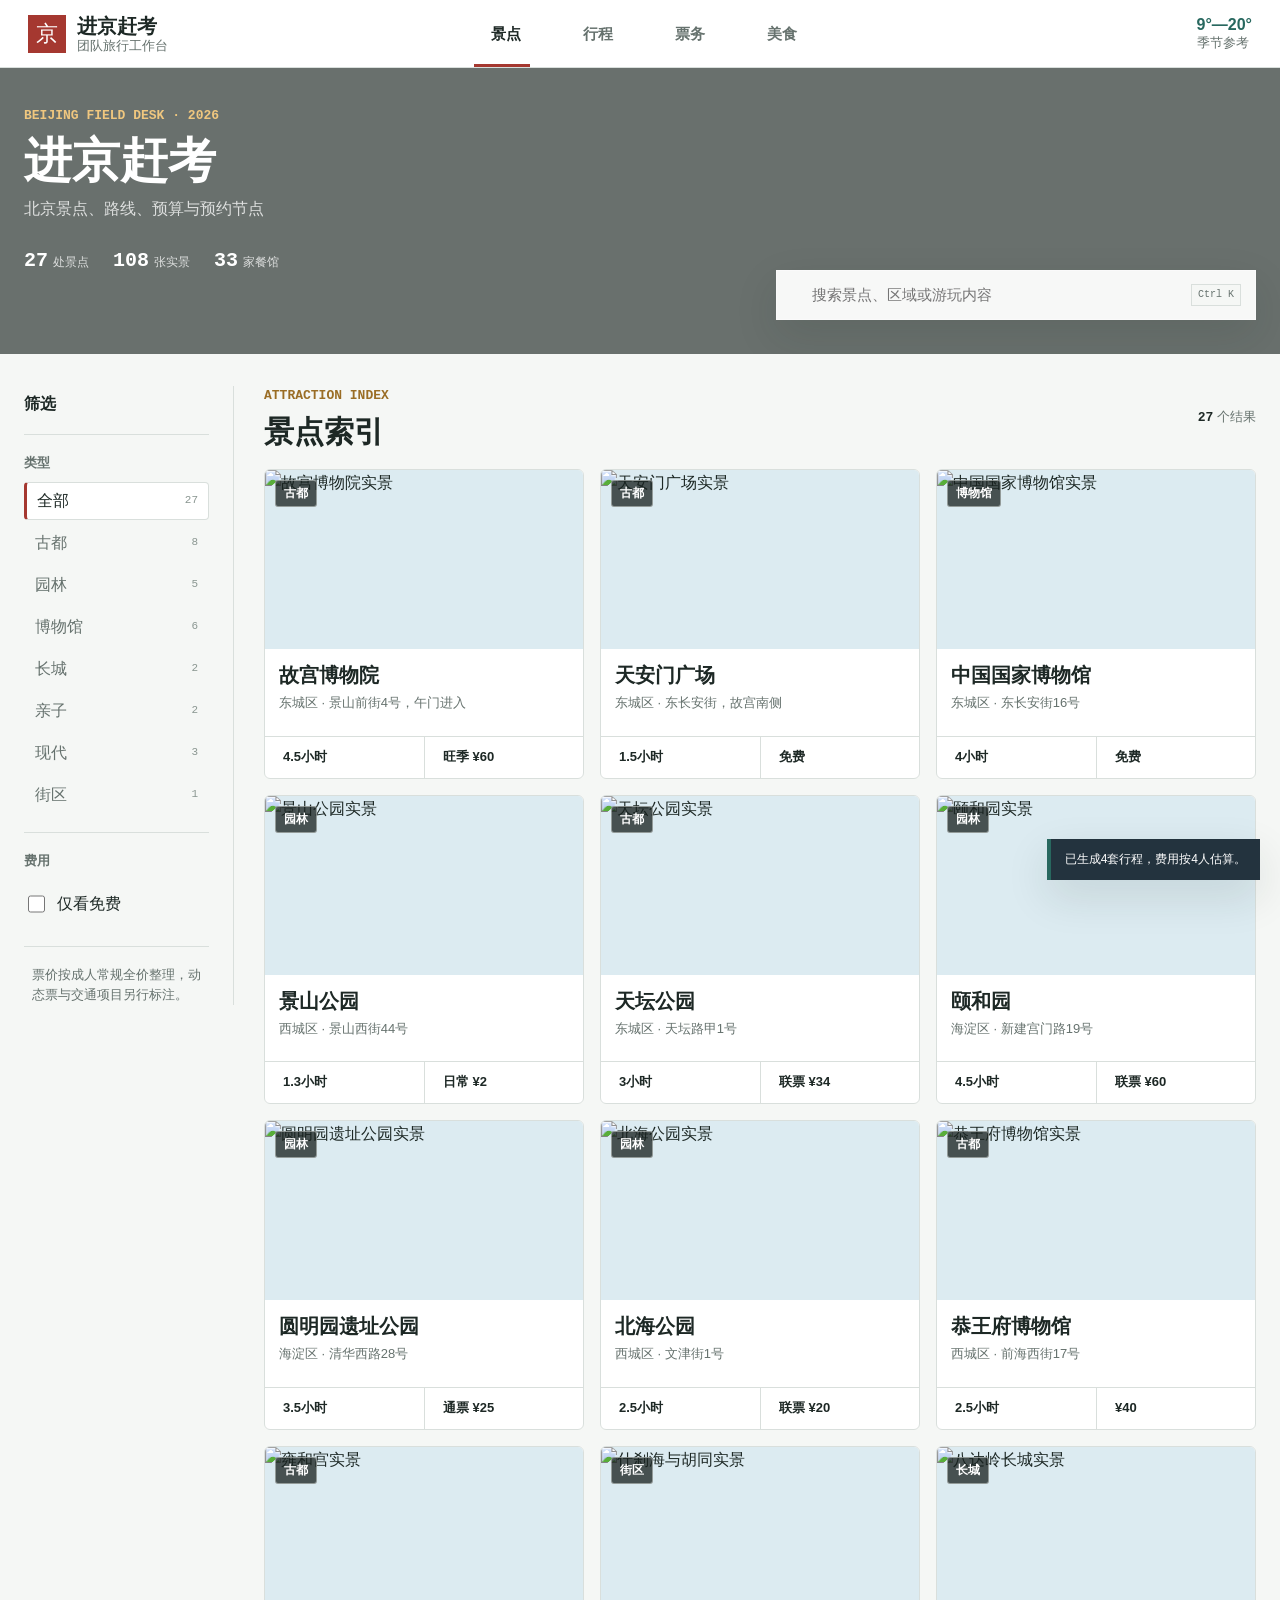
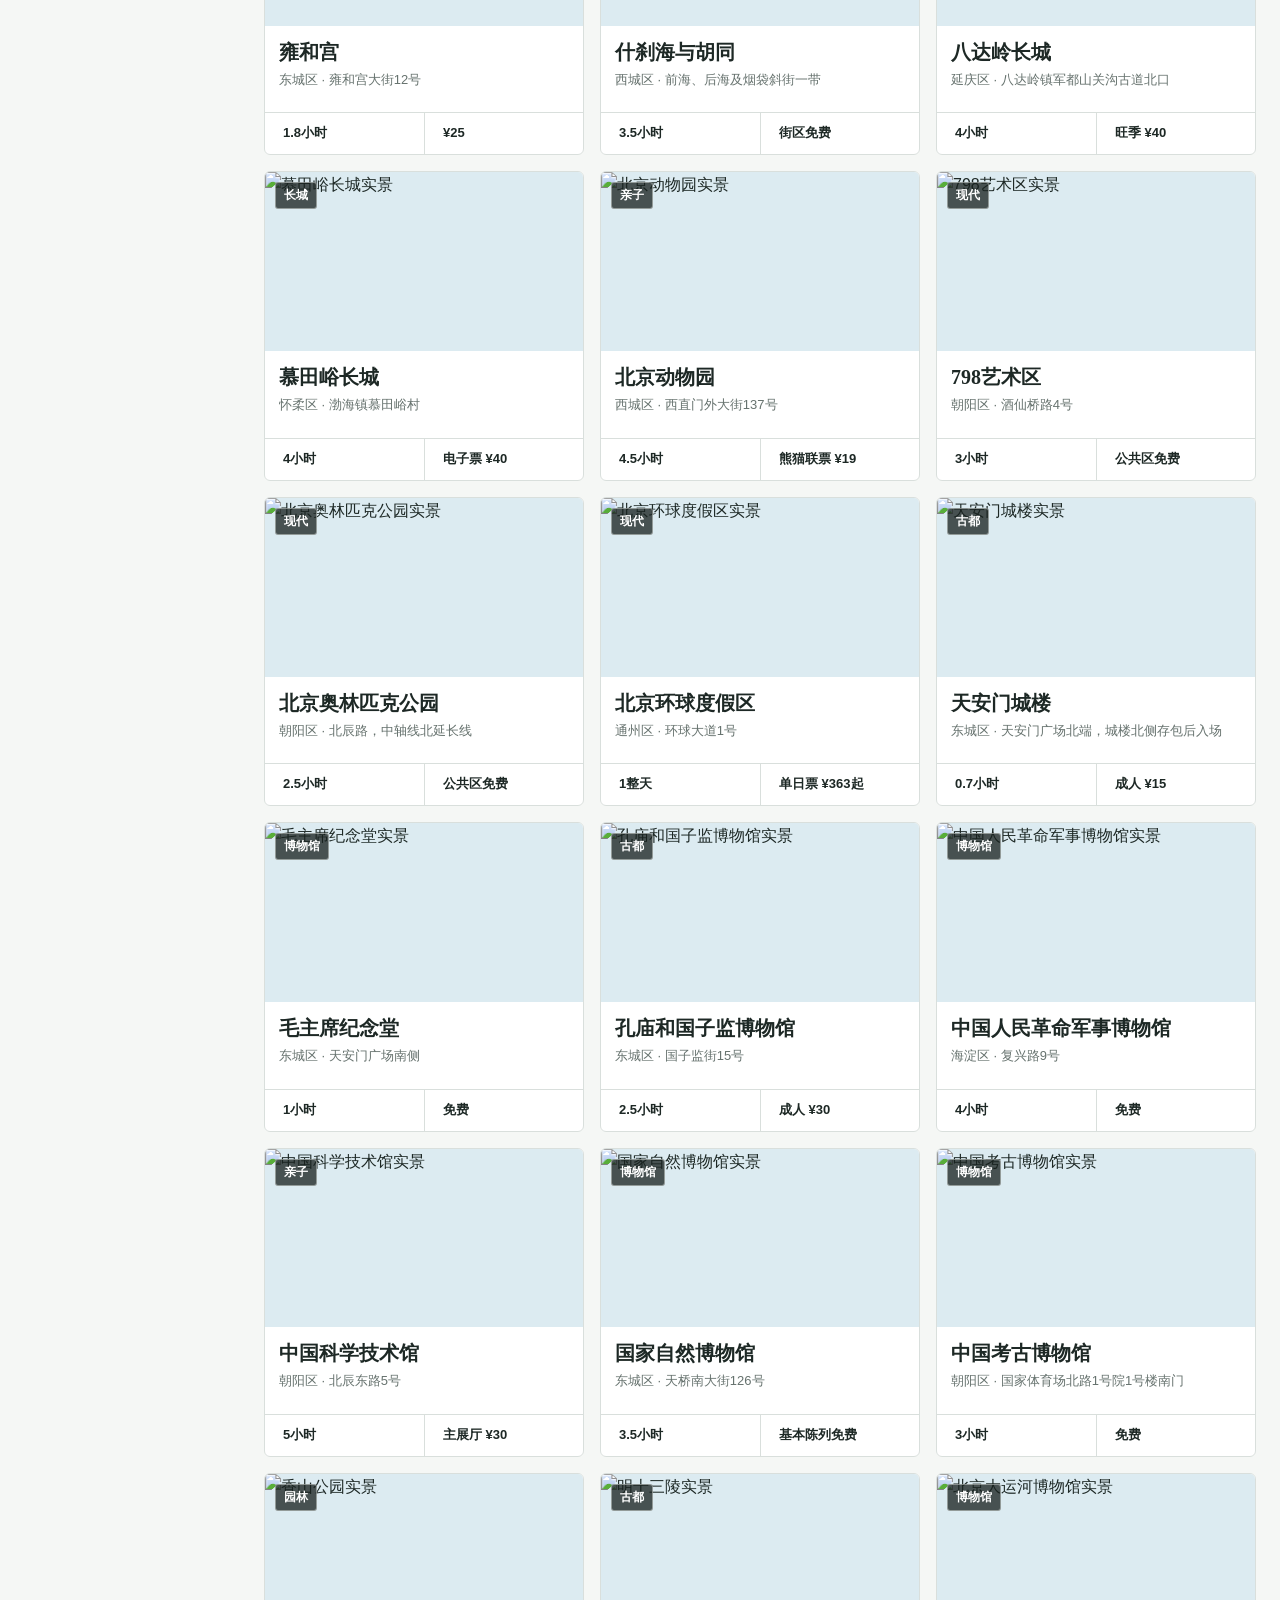
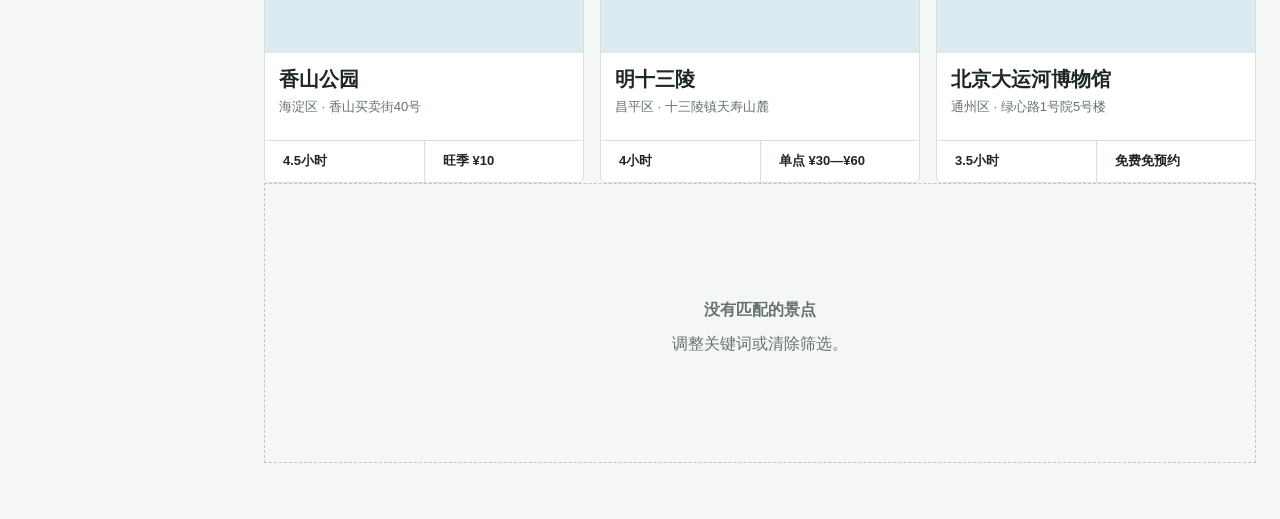
==== commit 3fea38e2: "fix: isolate account gate from site content" ====
--- a/jin-jing-gan-kao/index.html
+++ b/jin-jing-gan-kao/index.html
@@ -4,7 +4,7 @@
   <meta charset="UTF-8">
   <meta name="viewport" content="width=device-width, initial-scale=1.0">
   <meta name="description" content="进京赶考：北京团队旅行规划、景点信息与门票预约助手。">
-  <title>进京赶考</title>  <link rel="stylesheet" href="styles.css?v=20260904-1">
+  <title>进京赶考</title>  <link rel="stylesheet" href="styles.css?v=20260904-2">
 </head>
 <body class="auth-loading">
   <section class="auth-screen" id="auth-screen" aria-labelledby="auth-title">
@@ -357,7 +357,7 @@
   <script src="food-data-daxiang.js?v=20260903-5"></script>
   <script src="food-data-daba.js?v=20260903-5"></script>
   <script src="app.js?v=20260903-11"></script>
-  <script src="auth.js?v=20260904-1"></script>
+  <script src="auth.js?v=20260904-2"></script>
 </body>
 </html>
 
--- a/jin-jing-gan-kao/styles.css
+++ b/jin-jing-gan-kao/styles.css
@@ -324,7 +324,7 @@
 }
 
 body.authenticated .site-shell,
-body.auth-unconfigured .site-shell {
+body.auth-unconfigured:not(.auth-preview) .site-shell {
   visibility: visible;
 }
 
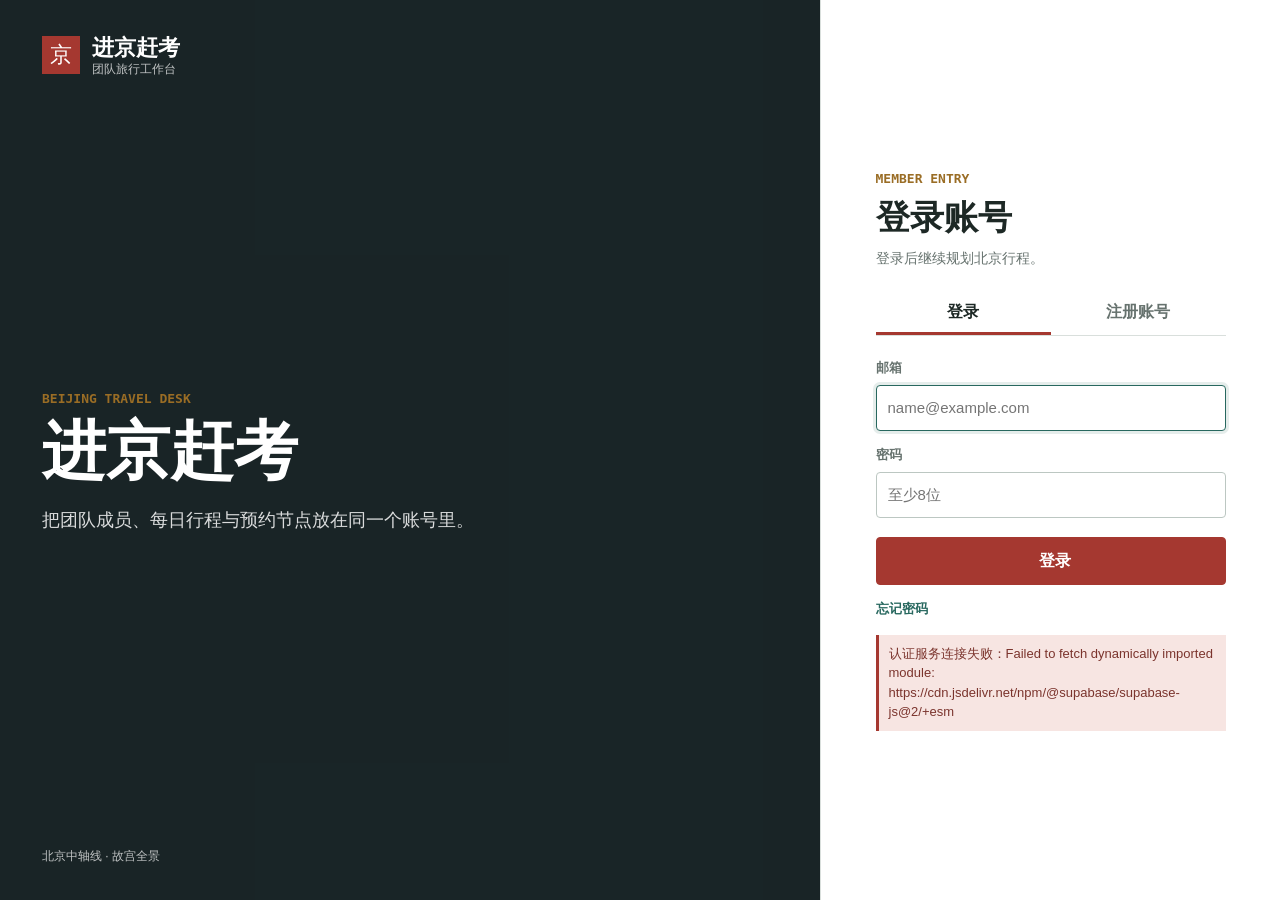
==== commit cb4a00ae: "feat: enable Supabase account authentication" ====
--- a/jin-jing-gan-kao/index.html
+++ b/jin-jing-gan-kao/index.html
@@ -349,7 +349,7 @@
   </div>
 
   <script src="https://unpkg.com/lucide@0.468.0/dist/umd/lucide.min.js"></script>
-  <script src="auth-config.js?v=20260904-1"></script>
+  <script src="auth-config.js?v=20260904-3"></script>
   <script src="vendor/suncalc.js?v=20260903-2"></script>
   <script src="data.js?v=20260903-9"></script>
   <script src="deploy-images.js?v=20260903-9"></script>
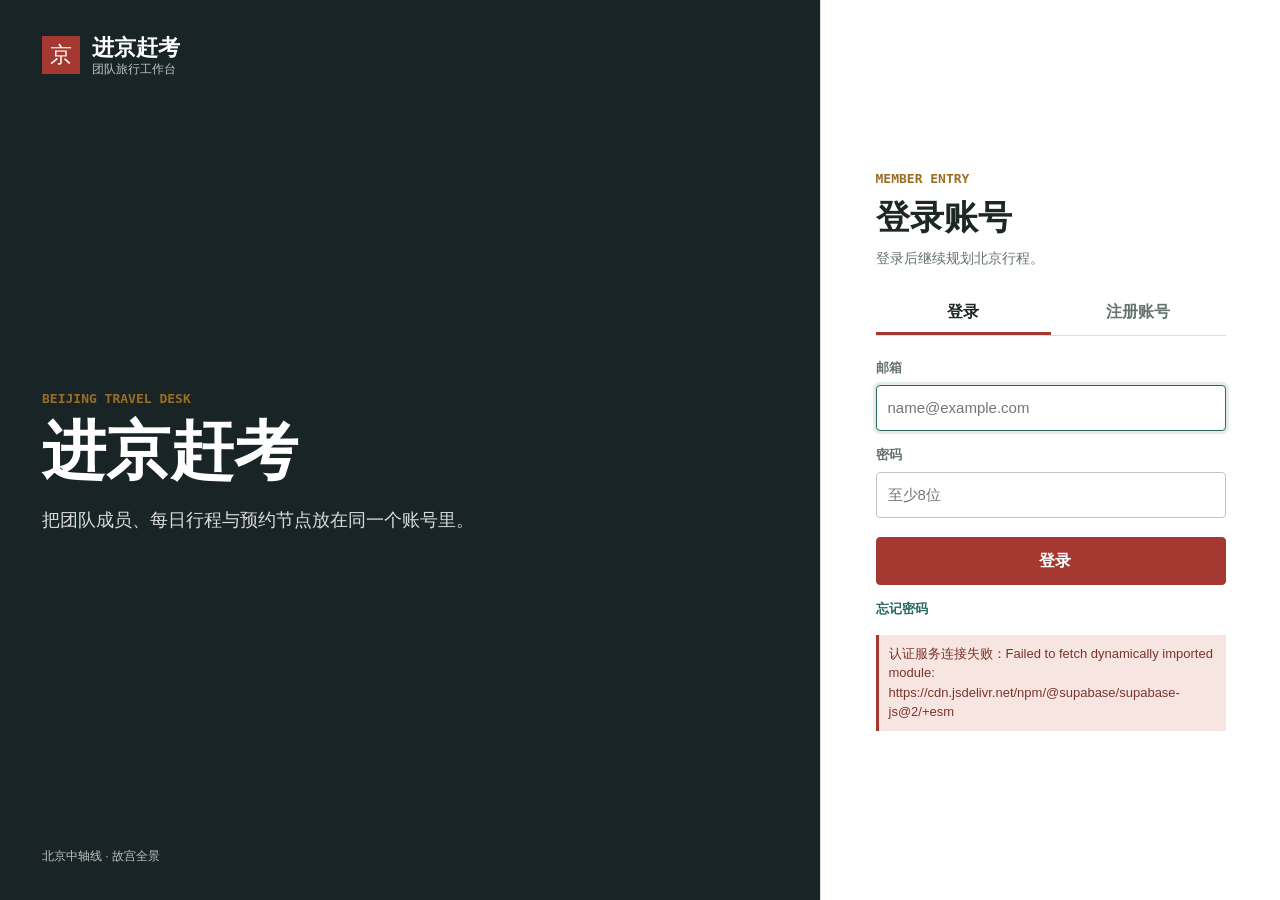
==== commit a7ad4637: "feat: persist account travel workspaces" ====
--- a/jin-jing-gan-kao/index.html
+++ b/jin-jing-gan-kao/index.html
@@ -4,7 +4,7 @@
   <meta charset="UTF-8">
   <meta name="viewport" content="width=device-width, initial-scale=1.0">
   <meta name="description" content="进京赶考：北京团队旅行规划、景点信息与门票预约助手。">
-  <title>进京赶考</title>  <link rel="stylesheet" href="styles.css?v=20260904-2">
+  <title>进京赶考</title>  <link rel="stylesheet" href="styles.css?v=20260904-3">
 </head>
 <body class="auth-loading">
   <section class="auth-screen" id="auth-screen" aria-labelledby="auth-title">
@@ -100,7 +100,11 @@
           <i data-lucide="chevron-down" aria-hidden="true"></i>
         </button>
         <div class="account-menu" id="account-menu" hidden>
-          <div><strong id="account-menu-name">旅行成员</strong><small id="account-menu-email"></small></div>
+          <div>
+            <strong id="account-menu-name">旅行成员</strong>
+            <small id="account-menu-email"></small>
+            <span class="account-sync-status" id="account-sync-status"><i data-lucide="cloud"></i><span>正在载入云端数据</span></span>
+          </div>
           <button id="auth-signout" type="button"><i data-lucide="log-out"></i>退出登录</button>
         </div>
       </div>
@@ -356,8 +360,8 @@
   <script src="food-data.js?v=20260903-5"></script>
   <script src="food-data-daxiang.js?v=20260903-5"></script>
   <script src="food-data-daba.js?v=20260903-5"></script>
-  <script src="app.js?v=20260903-11"></script>
-  <script src="auth.js?v=20260904-2"></script>
+  <script src="app.js?v=20260904-12"></script>
+  <script src="auth.js?v=20260904-3"></script>
 </body>
 </html>
 
--- a/jin-jing-gan-kao/styles.css
+++ b/jin-jing-gan-kao/styles.css
@@ -427,6 +427,32 @@
   font-size: 12px;
 }
 
+.account-sync-status {
+  display: flex;
+  align-items: center;
+  gap: 6px;
+  margin-top: 10px;
+  color: var(--muted);
+  font-size: 12px;
+}
+
+.account-sync-status svg {
+  width: 14px;
+  height: 14px;
+}
+
+.account-sync-status.is-saving {
+  color: var(--brass);
+}
+
+.account-sync-status.is-synced {
+  color: var(--jade);
+}
+
+.account-sync-status.is-error {
+  color: var(--vermilion);
+}
+
 .account-menu button {
   display: flex;
   align-items: center;
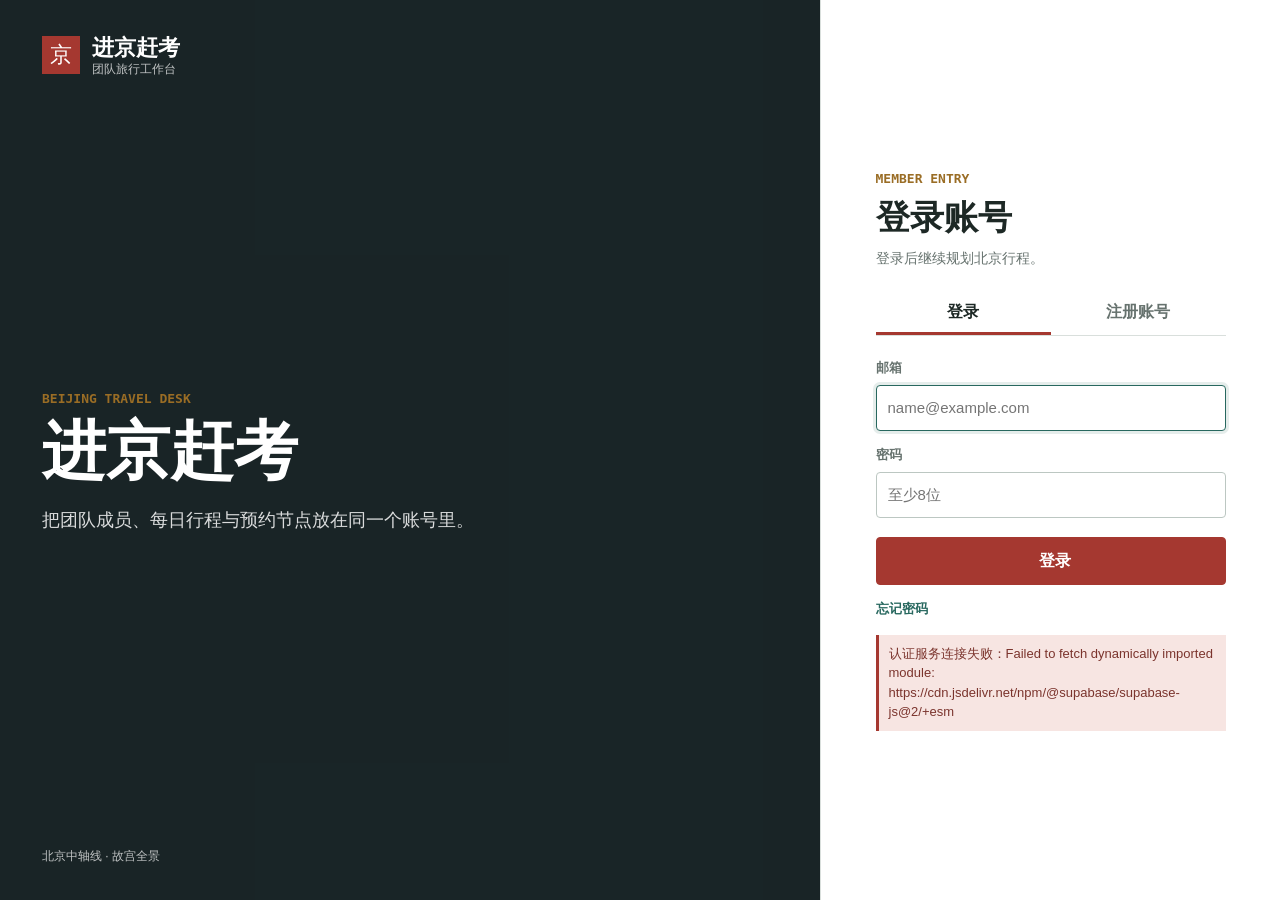
==== commit 173c81fa: "feat: expand Beijing attractions and food categories" ====
--- a/jin-jing-gan-kao/index.html
+++ b/jin-jing-gan-kao/index.html
@@ -4,7 +4,9 @@
   <meta charset="UTF-8">
   <meta name="viewport" content="width=device-width, initial-scale=1.0">
   <meta name="description" content="进京赶考：北京团队旅行规划、景点信息与门票预约助手。">
-  <title>进京赶考</title>  <link rel="stylesheet" href="styles.css?v=20260904-3">
+  <title>进京赶考</title>
+  <link rel="icon" type="image/png" href="favicon.png">
+  <link rel="stylesheet" href="styles.css?v=20260907-1">
 </head>
 <body class="auth-loading">
   <section class="auth-screen" id="auth-screen" aria-labelledby="auth-title">
@@ -120,9 +122,9 @@
           <h1 id="attractions-title">进京赶考</h1>
           <p>北京景点、路线、预算与预约节点</p>
           <div class="hero-metrics" aria-label="景点库摘要">
-            <span><strong>27</strong>处景点</span>
-            <span><strong>108</strong>张实景</span>
-            <span><strong>33</strong>家餐馆</span>
+            <span><strong>28</strong>处景点</span>
+            <span><strong>112</strong>张实景</span>
+            <span><strong>38</strong>家餐馆</span>
           </div>
         </div>
         <label class="hero-search" for="attraction-search">
@@ -160,7 +162,7 @@
               <p class="section-kicker">ATTRACTION INDEX</p>
               <h2>景点索引</h2>
             </div>
-            <div class="catalog-status"><span id="attraction-count">27</span> 个结果</div>
+            <div class="catalog-status"><span id="attraction-count">28</span> 个结果</div>
           </div>
           <div class="attraction-grid" id="attraction-grid"></div>
           <div class="empty-state" id="attraction-empty" hidden>
@@ -318,6 +320,14 @@
       </div>
 
       <div class="food-workspace workspace">
+        <section class="food-type-index" aria-labelledby="food-type-title">
+          <div class="food-type-heading">
+            <p class="section-kicker">BEIJING FOOD INDEX</p>
+            <h2 id="food-type-title">北京名吃种类</h2>
+          </div>
+          <div class="food-type-filters" id="food-type-filters" role="group" aria-label="北京名吃种类筛选"></div>
+          <div class="food-type-note" id="food-type-note"></div>
+        </section>
         <div class="food-filter-groups">
           <div class="food-filter-bar" id="food-price-filters" role="group" aria-label="美食价位筛选"></div>
           <div class="food-filter-bar" id="food-author-filters" role="group" aria-label="视频作者筛选"></div>
@@ -330,7 +340,7 @@
           <div class="catalog-status"><span id="food-count">0</span> 个结果</div>
         </div>
         <div class="food-grid" id="food-grid"></div>
-        <p class="food-source-note"><i data-lucide="badge-info"></i>餐馆视频参考仅采用大祥哥来了、大霸子来了、特厨隋卞；参考人均、营业状态与视频观点均可能变化，临行须在餐厅或平台页面复核。</p>
+        <p class="food-source-note"><i data-lucide="badge-info"></i>视频参考采用大祥哥来了、大霸子来了、特厨隋卞；北京名吃餐馆可附小红书站内口碑检索入口。地址、人均与营业时间以北京文旅或门店事实页为准，临行仍须复核。</p>
       </div>
     </section>
   </main>
@@ -355,13 +365,13 @@
   <script src="https://unpkg.com/lucide@0.468.0/dist/umd/lucide.min.js"></script>
   <script src="auth-config.js?v=20260904-3"></script>
   <script src="vendor/suncalc.js?v=20260903-2"></script>
-  <script src="data.js?v=20260903-9"></script>
-  <script src="deploy-images.js?v=20260903-9"></script>
+  <script src="data.js?v=20260907-1"></script>
   <script src="food-data.js?v=20260903-5"></script>
   <script src="food-data-daxiang.js?v=20260903-5"></script>
   <script src="food-data-daba.js?v=20260903-5"></script>
-  <script src="app.js?v=20260904-12"></script>
+  <script src="food-data-beijing.js?v=20260907-1"></script>
+  <script src="deploy-images.js?v=20260907-1"></script>
+  <script src="app.js?v=20260907-1"></script>
   <script src="auth.js?v=20260904-3"></script>
 </body>
 </html>
-
--- a/jin-jing-gan-kao/styles.css
+++ b/jin-jing-gan-kao/styles.css
@@ -2786,6 +2786,93 @@
   padding-block: 26px 60px;
 }
 
+.food-type-index {
+  display: grid;
+  grid-template-columns: 180px minmax(0, 1fr);
+  gap: 14px 24px;
+  margin-bottom: 24px;
+  padding: 20px 0;
+  border-top: 3px solid var(--jade);
+  border-bottom: 1px solid var(--line);
+}
+
+.food-type-heading {
+  grid-row: 1 / span 2;
+}
+
+.food-type-heading h2 {
+  margin: 5px 0 0;
+  font-family: var(--display);
+  font-size: 24px;
+}
+
+.food-type-filters {
+  display: flex;
+  gap: 6px;
+  min-width: 0;
+  padding-bottom: 4px;
+  overflow-x: auto;
+}
+
+.food-type-filter {
+  display: inline-flex;
+  align-items: center;
+  gap: 8px;
+  min-height: 40px;
+  padding: 0 12px;
+  border: 1px solid var(--line);
+  border-radius: 4px;
+  background: var(--surface);
+  color: var(--muted);
+  font-size: 12px;
+  white-space: nowrap;
+}
+
+.food-type-filter strong {
+  min-width: 20px;
+  padding-left: 7px;
+  border-left: 1px solid var(--line);
+  color: var(--ink);
+  font-family: var(--utility);
+  text-align: center;
+}
+
+.food-type-filter.is-selected {
+  border-color: var(--jade);
+  background: var(--jade-soft);
+  color: var(--jade);
+  font-weight: 800;
+}
+
+.food-type-note {
+  display: grid;
+  grid-template-columns: auto minmax(0, 1fr) auto;
+  align-items: center;
+  gap: 10px;
+  min-height: 34px;
+  color: var(--muted);
+  font-size: 11px;
+}
+
+.food-type-note strong {
+  color: var(--ink);
+}
+
+.food-type-note a {
+  display: inline-flex;
+  align-items: center;
+  gap: 5px;
+  color: var(--jade);
+  font-weight: 800;
+  text-decoration: none;
+  white-space: nowrap;
+}
+
+.food-type-note svg {
+  width: 14px;
+  height: 14px;
+}
+
 .food-filter-groups {
   display: flex;
   align-items: center;
@@ -2934,6 +3021,27 @@
   margin: 0 0 13px;
   color: #4e5c58;
   font-size: 11px;
+}
+
+.food-type-tags {
+  display: flex;
+  flex-wrap: wrap;
+  gap: 5px;
+  margin: 0 0 10px;
+}
+
+.food-type-tags span {
+  padding: 3px 7px;
+  border-left: 2px solid var(--brass);
+  background: #fbf5e9;
+  color: #7c5b23;
+  font-size: 10px;
+  font-weight: 800;
+}
+
+.restaurant-detail-head .food-type-tags {
+  margin-top: 10px;
+  margin-bottom: 0;
 }
 
 .dish-list,
@@ -3570,6 +3678,24 @@
     grid-template-columns: 18px minmax(0, 1fr);
   }
 
+  .food-type-index {
+    grid-template-columns: minmax(0, 1fr);
+    gap: 12px;
+  }
+
+  .food-type-heading {
+    grid-row: auto;
+  }
+
+  .food-type-note {
+    grid-template-columns: 1fr;
+    gap: 5px;
+  }
+
+  .food-type-note a {
+    width: fit-content;
+  }
+
   .food-filter-groups {
     display: grid;
     grid-template-columns: minmax(0, 1fr);
@@ -4126,4 +4252,3 @@
     border: 0;
   }
 }
-
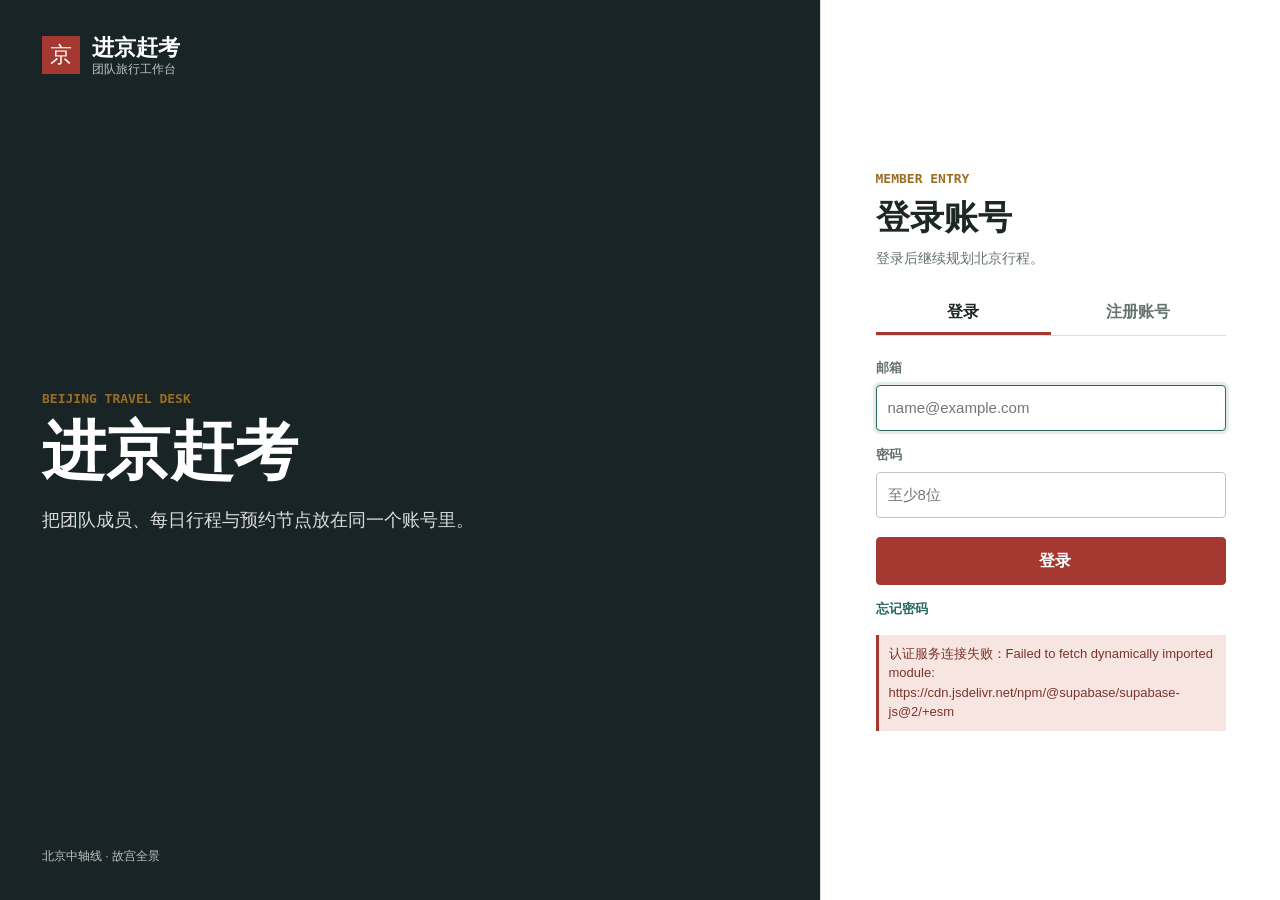
==== commit fb2b7c36: "feat: persist validated team member details" ====
--- a/jin-jing-gan-kao/index.html
+++ b/jin-jing-gan-kao/index.html
@@ -371,7 +371,7 @@
   <script src="food-data-daba.js?v=20260903-5"></script>
   <script src="food-data-beijing.js?v=20260907-1"></script>
   <script src="deploy-images.js?v=20260907-1"></script>
-  <script src="app.js?v=20260907-1"></script>
-  <script src="auth.js?v=20260904-3"></script>
+  <script src="app.js?v=20260907-2"></script>
+  <script src="auth.js?v=20260907-2"></script>
 </body>
 </html>
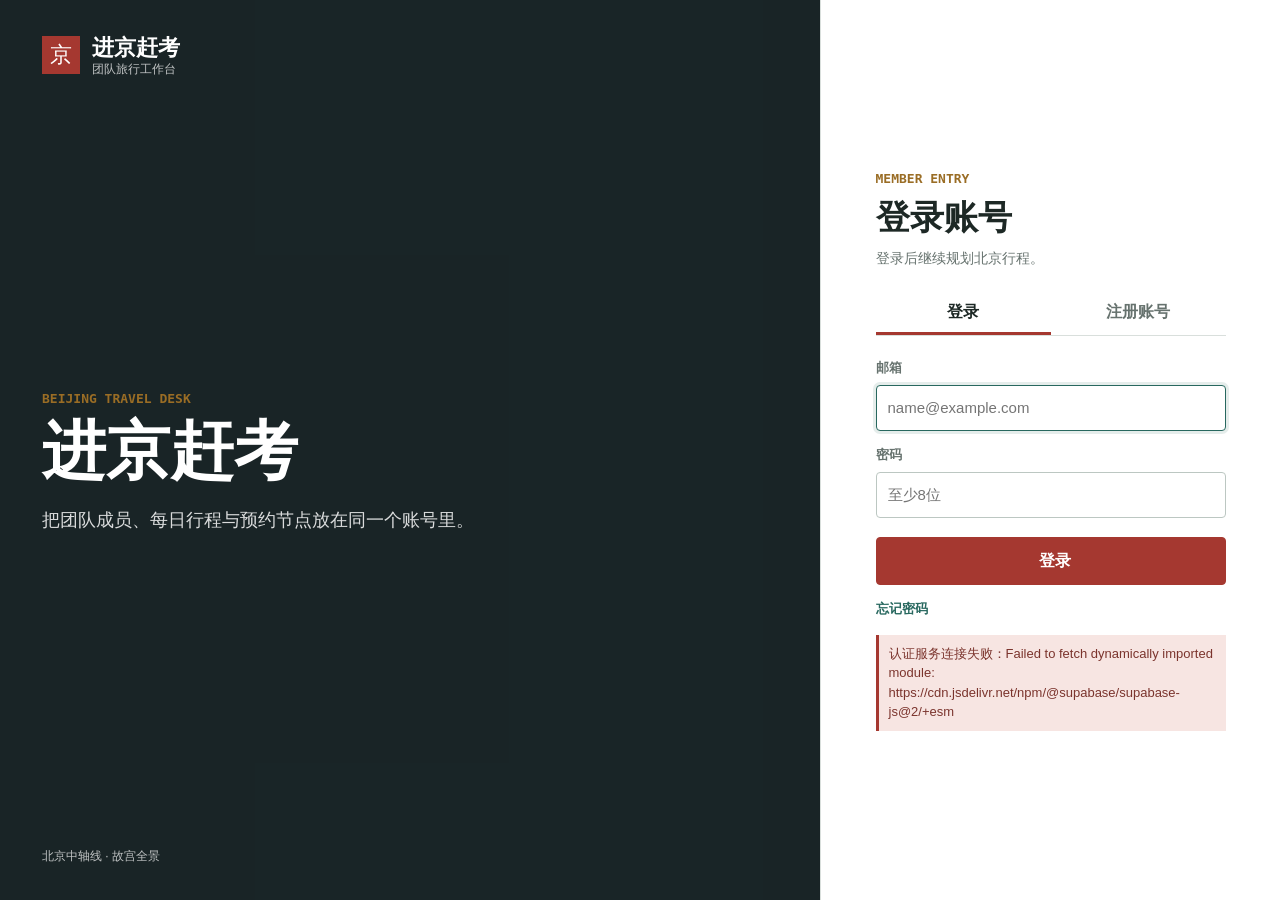
==== commit c38542ed: "feat: expand restaurant references and listings" ====
--- a/jin-jing-gan-kao/index.html
+++ b/jin-jing-gan-kao/index.html
@@ -6,7 +6,7 @@
   <meta name="description" content="进京赶考：北京团队旅行规划、景点信息与门票预约助手。">
   <title>进京赶考</title>
   <link rel="icon" type="image/png" href="favicon.png">
-  <link rel="stylesheet" href="styles.css?v=20260907-1">
+  <link rel="stylesheet" href="styles.css?v=20260907-3">
 </head>
 <body class="auth-loading">
   <section class="auth-screen" id="auth-screen" aria-labelledby="auth-title">
@@ -124,7 +124,7 @@
           <div class="hero-metrics" aria-label="景点库摘要">
             <span><strong>28</strong>处景点</span>
             <span><strong>112</strong>张实景</span>
-            <span><strong>38</strong>家餐馆</span>
+            <span><strong>42</strong>家餐馆</span>
           </div>
         </div>
         <label class="hero-search" for="attraction-search">
@@ -162,7 +162,10 @@
               <p class="section-kicker">ATTRACTION INDEX</p>
               <h2>景点索引</h2>
             </div>
-            <div class="catalog-status"><span id="attraction-count">28</span> 个结果</div>
+            <div class="catalog-toolbar-meta">
+              <span class="heat-sort-indicator" title="综合2026旅行平台榜单与2025年北京国庆客流数据，非实时排名"><i data-lucide="flame"></i>热度优先</span>
+              <div class="catalog-status"><span id="attraction-count">28</span> 个结果</div>
+            </div>
           </div>
           <div class="attraction-grid" id="attraction-grid"></div>
           <div class="empty-state" id="attraction-empty" hidden>
@@ -340,7 +343,7 @@
           <div class="catalog-status"><span id="food-count">0</span> 个结果</div>
         </div>
         <div class="food-grid" id="food-grid"></div>
-        <p class="food-source-note"><i data-lucide="badge-info"></i>视频参考采用大祥哥来了、大霸子来了、特厨隋卞；北京名吃餐馆可附小红书站内口碑检索入口。地址、人均与营业时间以北京文旅或门店事实页为准，临行仍须复核。</p>
+        <p class="food-source-note"><i data-lucide="badge-info"></i>体验参考涵盖大祥哥来了、大霸子来了、特厨隋卞、食贫道及可核验的哔哩哔哩内容，并提供小红书帖子与评论检索入口。地址、人均和营业时间仍以北京文旅或门店事实页为准。</p>
       </div>
     </section>
   </main>
@@ -370,8 +373,9 @@
   <script src="food-data-daxiang.js?v=20260903-5"></script>
   <script src="food-data-daba.js?v=20260903-5"></script>
   <script src="food-data-beijing.js?v=20260907-1"></script>
-  <script src="deploy-images.js?v=20260907-1"></script>
-  <script src="app.js?v=20260907-2"></script>
+  <script src="food-data-more.js?v=20260908-1"></script>
+  <script src="deploy-images.js?v=20260908-1"></script>
+  <script src="app.js?v=20260908-1"></script>
   <script src="auth.js?v=20260907-2"></script>
 </body>
 </html>
--- a/jin-jing-gan-kao/styles.css
+++ b/jin-jing-gan-kao/styles.css
@@ -848,6 +848,31 @@
   font-weight: 800;
 }
 
+.catalog-toolbar-meta {
+  display: flex;
+  align-items: center;
+  gap: 12px;
+}
+
+.heat-sort-indicator {
+  display: inline-flex;
+  align-items: center;
+  gap: 6px;
+  min-height: 30px;
+  padding: 0 9px;
+  border-left: 2px solid var(--vermilion);
+  background: var(--danger-soft);
+  color: var(--vermilion);
+  font-size: 11px;
+  font-weight: 800;
+  white-space: nowrap;
+}
+
+.heat-sort-indicator svg {
+  width: 14px;
+  height: 14px;
+}
+
 .attraction-grid {
   display: grid;
   grid-template-columns: repeat(3, minmax(0, 1fr));
